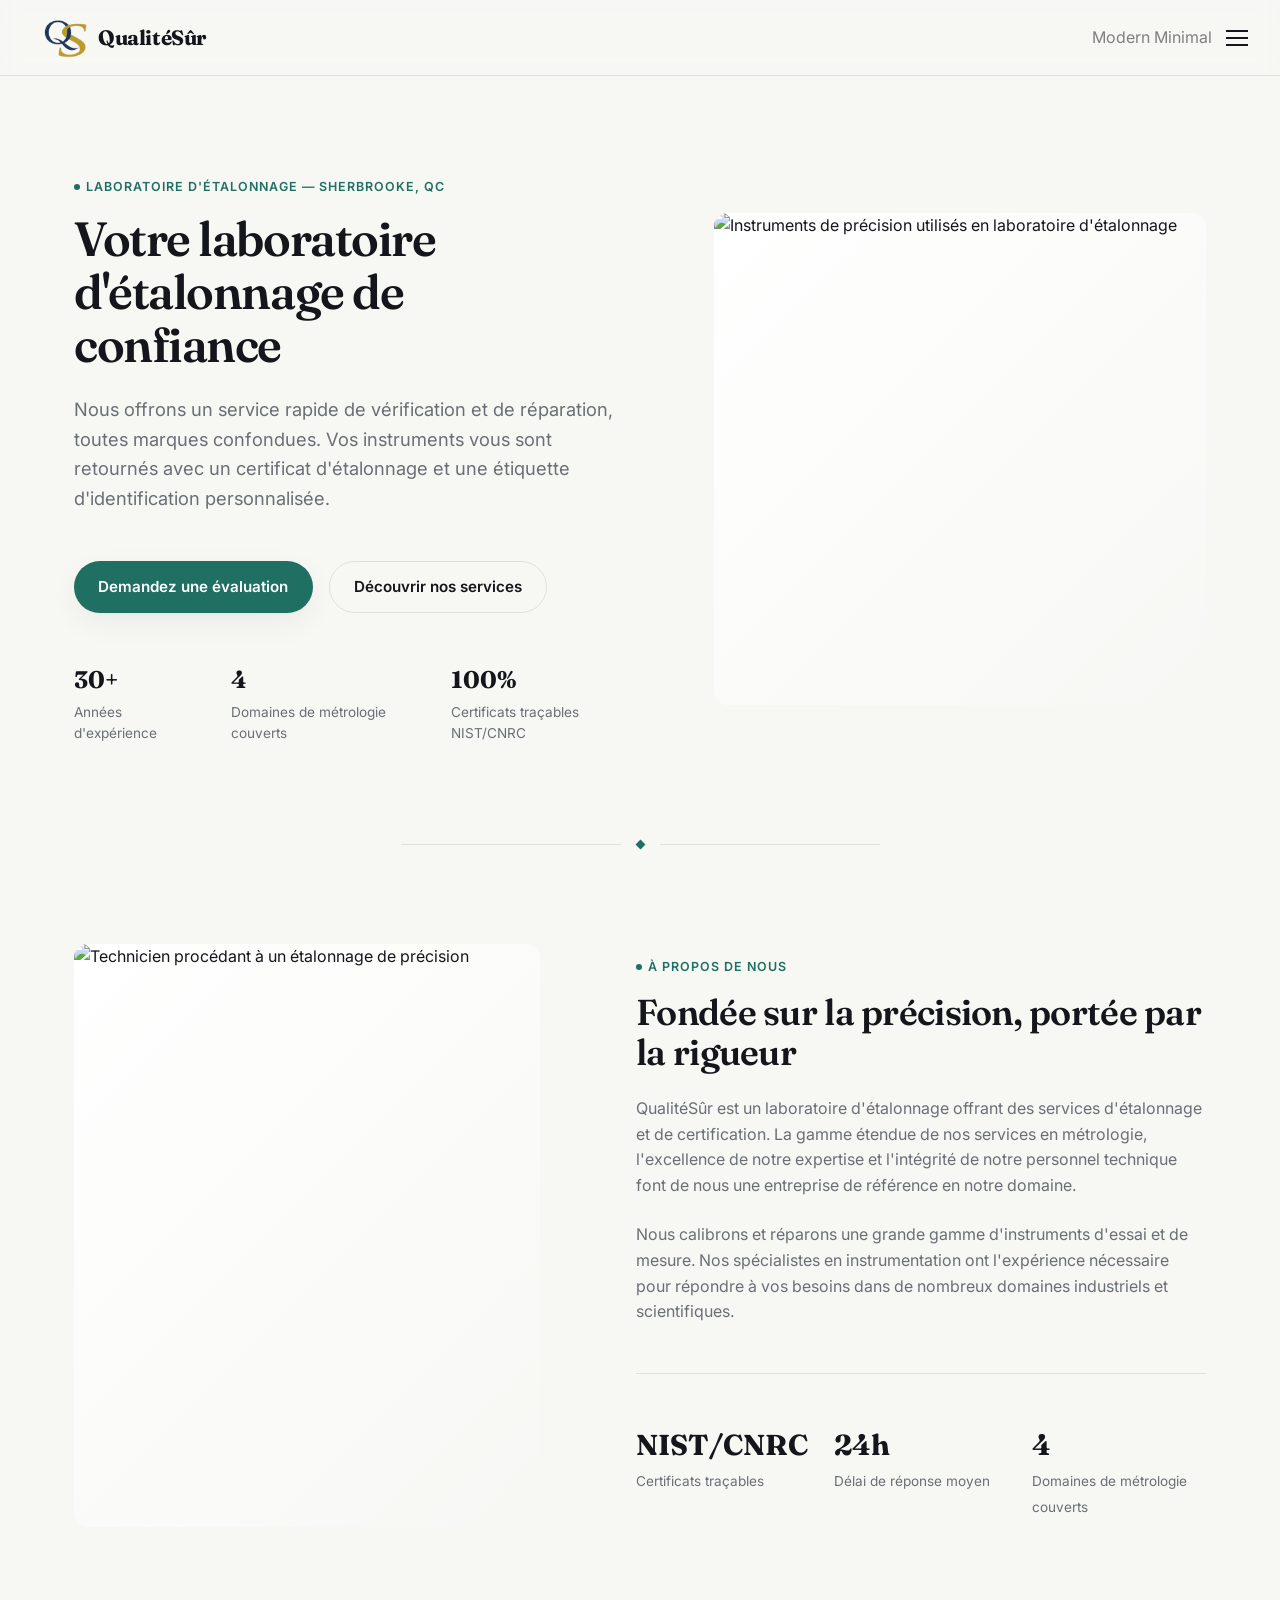
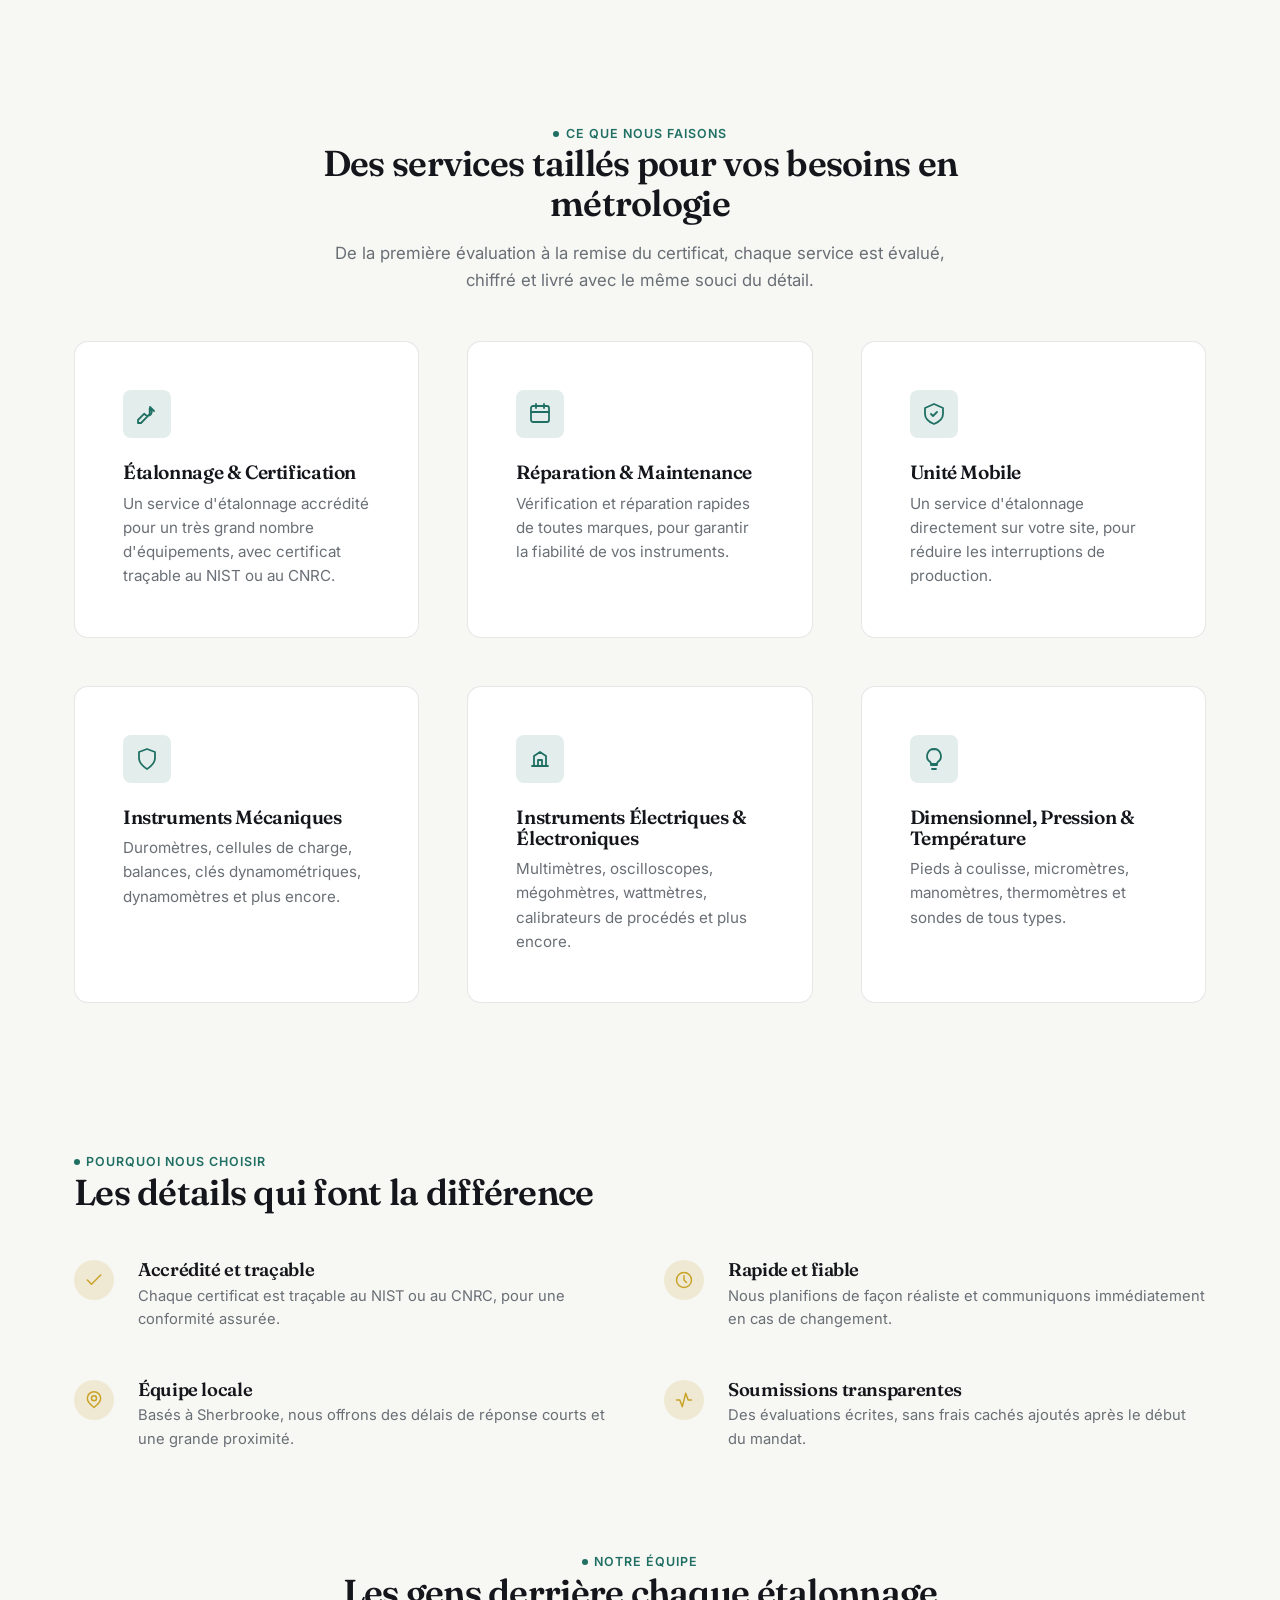
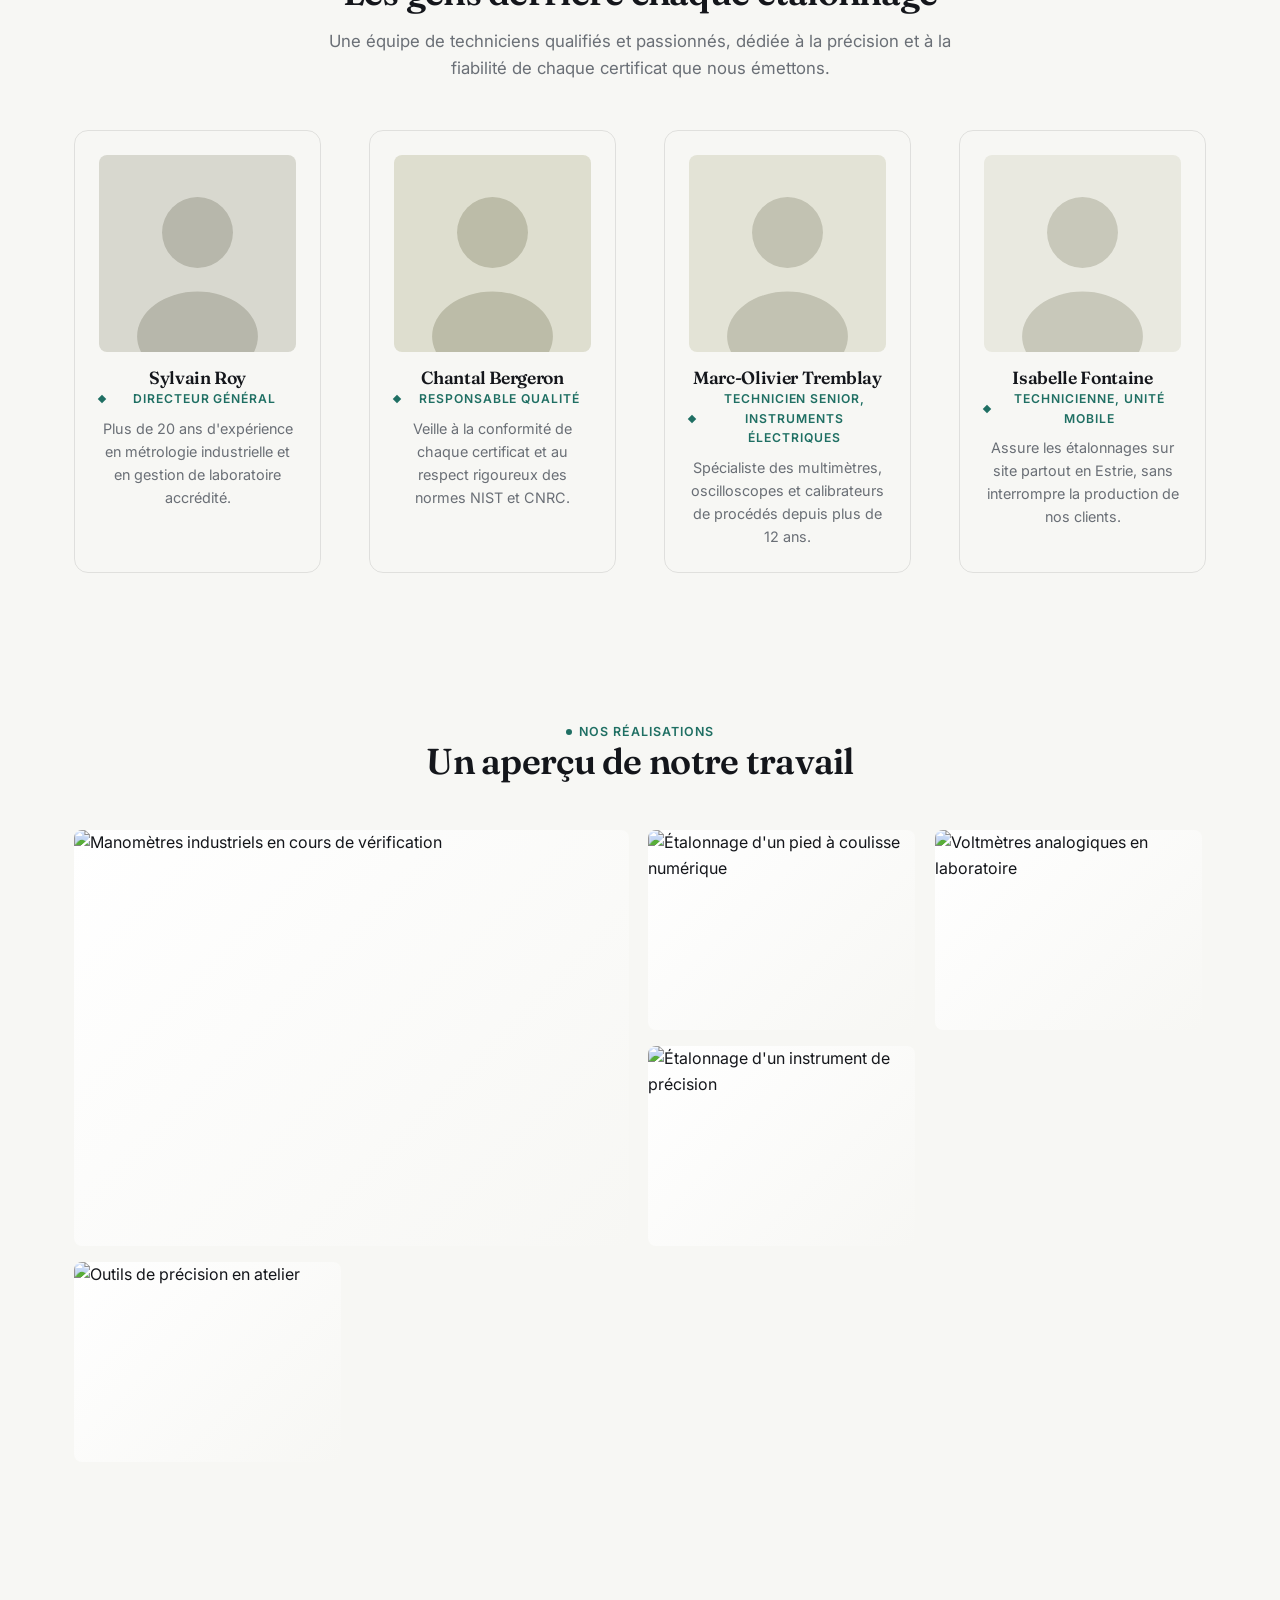
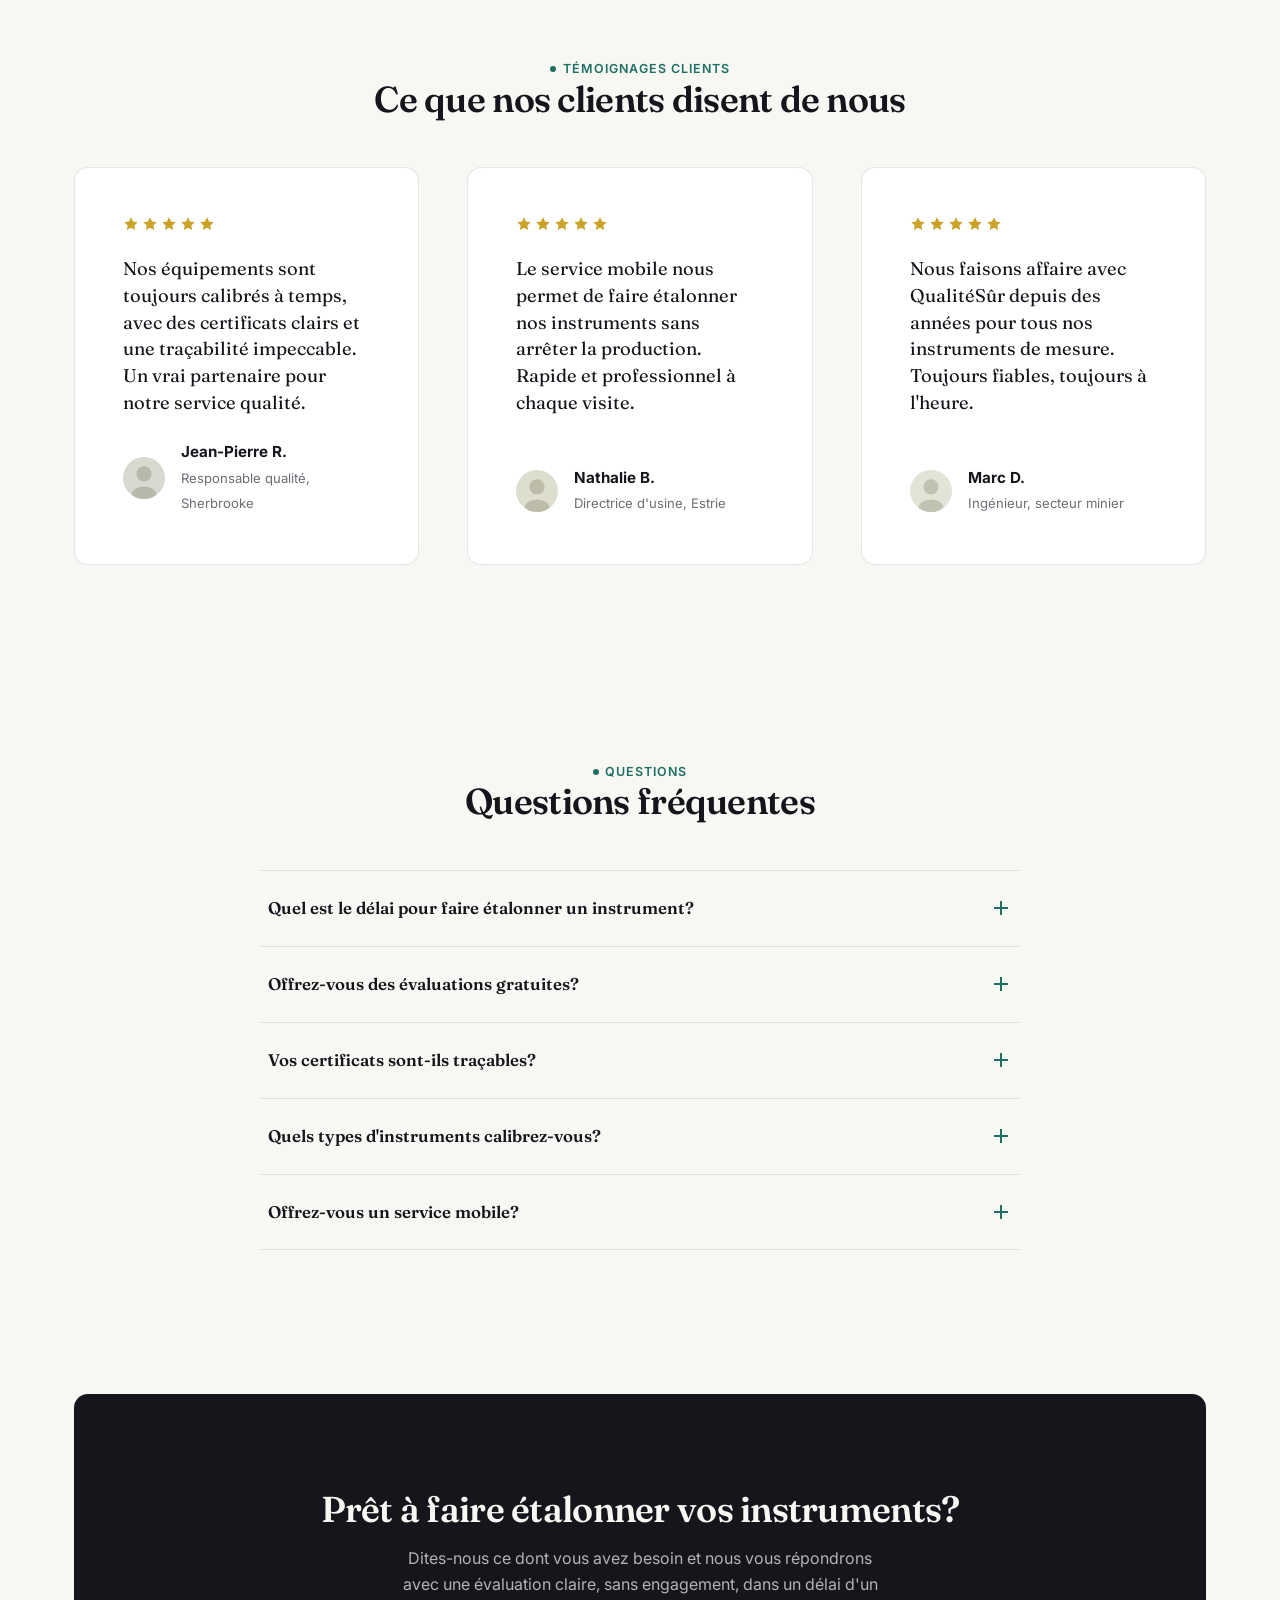
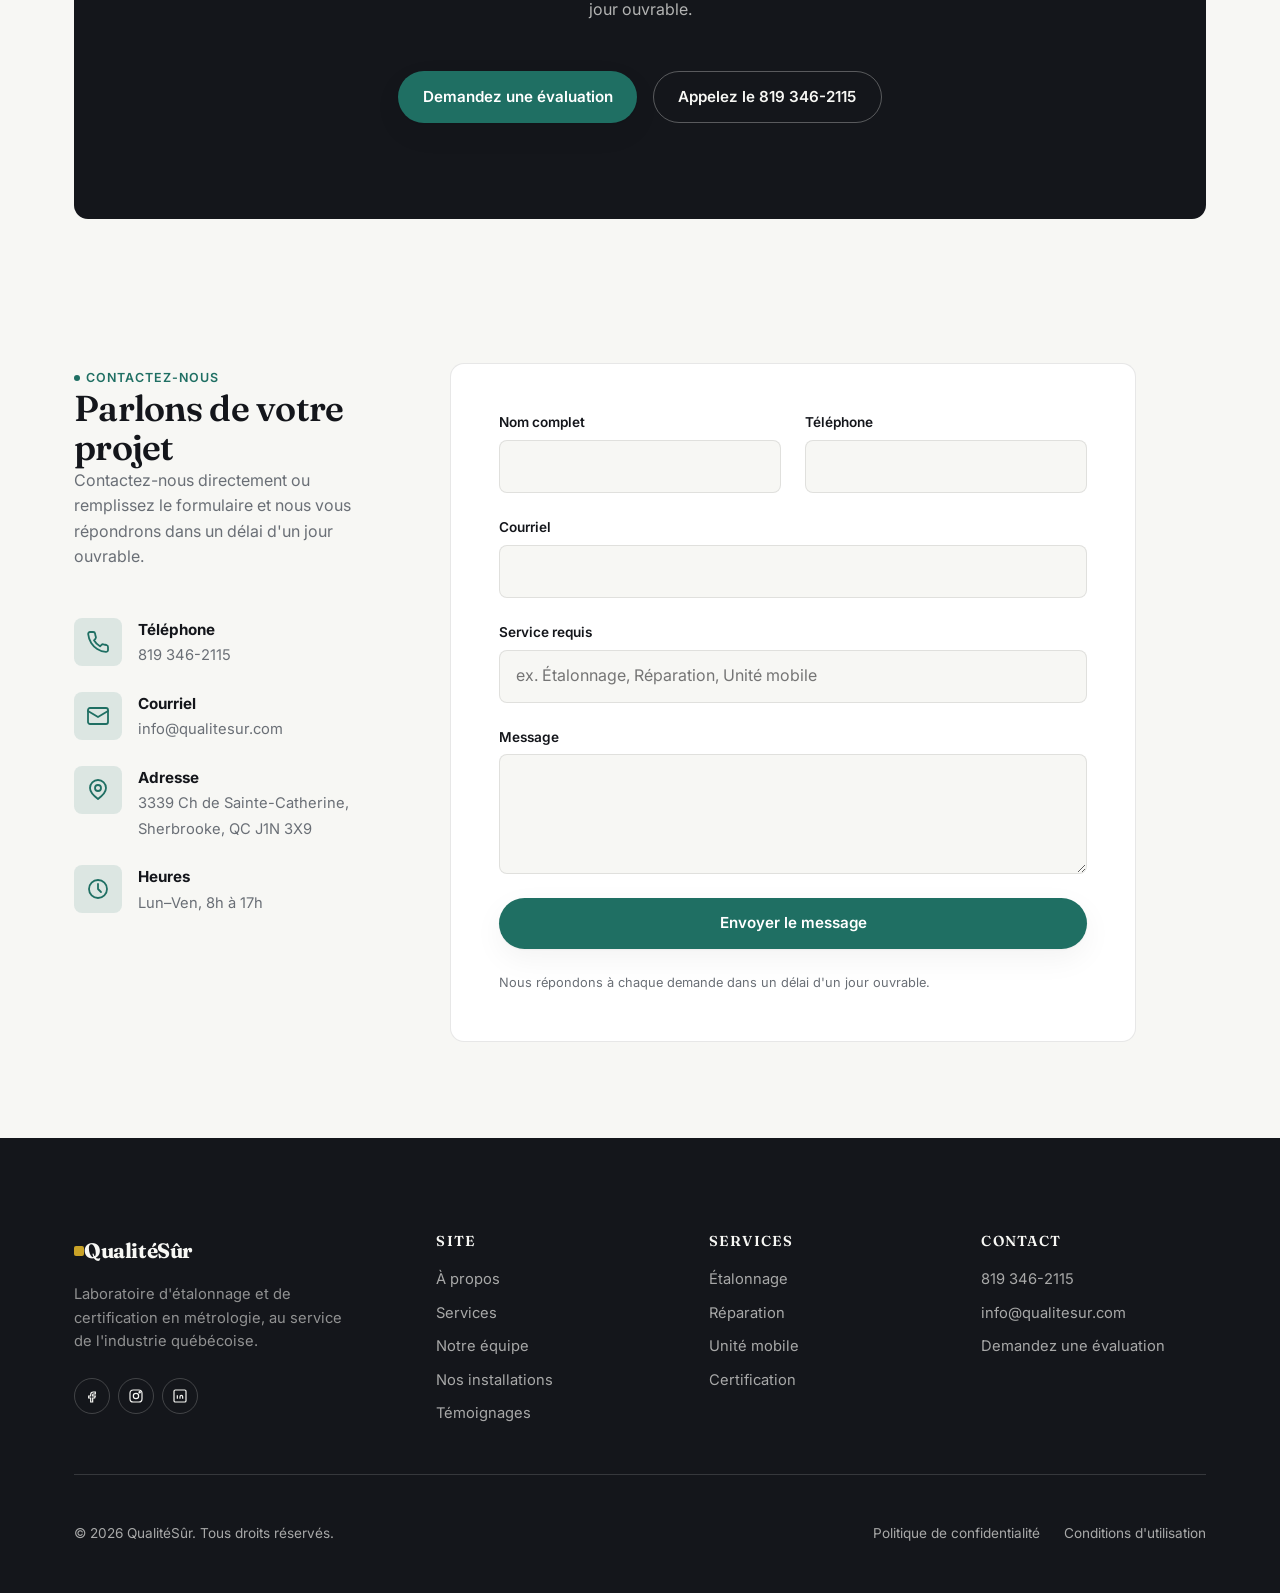
==== index_old.html @ 5a07eda1 "Add 3 themes, 'Our team' section, go back to templated content" ====
<!DOCTYPE html>
<html lang="en">
<head>
  <meta charset="UTF-8" />
  <meta name="viewport" content="width=device-width, initial-scale=1.0" />
  <title>QualitéSûr &mdash; Laboratoire d'&eacute;talonnage et de certification</title>
  <meta name="description" content="QualitéSûr est un laboratoire d'&eacute;talonnage offrant des services d'&eacute;talonnage et de certification en m&eacute;trologie pour instruments m&eacute;caniques, &eacute;lectriques, de pression et dimensionnels. Demandez une &eacute;valuation." />

  <link rel="stylesheet" href="css/base.css" />
  <link rel="stylesheet" href="css/components.css" />
  <link id="theme-link" rel="stylesheet" href="css/modern-minimal.css" id="theme-stylesheet" />
</head>
<body>
  <script>
    const themes = [
      { slug: "modern-minimal", label: "Modern Minimal" },
      { slug: "cinematic-immersive", label: "Cinematic Immersive" },
      { slug: "editorial-heritage", label: "Editorial Heritage" },
      { slug: "friendly-local", label: "Friendly Local" },
      { slug: "industrial-trades", label: "Industrial Trades" },
      { slug: "scrapbook", label: "Scrapbook" },
      { slug: "glassmorphism", label: "Glassmorphism" },
      { slug: "swiss-design", label: "Swiss Design" }
    ]

    function switchTheme(){
      const theme = document.getElementById("theme-link");
      const button = document.getElementById("theme-button");

      const currSlug = theme.getAttribute("href").slice(4, -4).trim().toLowerCase();
      const ind = themes.findIndex(t => t.slug === currSlug);

      const newInd = (ind >= 0 ? ind + 1 : 0) % themes.length;
      theme.setAttribute("href", `css/${themes[newInd].slug}.css`);
      button.textContent = themes[newInd].label;
    }
  </script>


  <a class="skip-link" href="#main">Passer au contenu</a>

  <!-- ================= HEADER / NAVIGATION ================= -->
  <header class="site-header">
    <nav class="nav" aria-label="Primary">
      <div class="nav-logo">
        <img src="img/logo.png"/>
        <a href="#home">QualitéSûr</a>
      </div>
      <ul class="nav-links" data-nav-links>
        <li><a href="#about">À propos</a></li>
        <li><a href="#services">Services</a></li>
        <li><a href="#team">Notre équipe</a></li>
        <li><a href="#gallery">Nos installations</a></li>
        <li><a href="#testimonials">Témoignages</a></li>
        <li><a href="#faq">Questions</a></li>
        <li><a href="#contact">Contact</a></li>
        <li class="nav-links-cta"><a href="#contact" class="btn btn-primary">Demandez une évaluation</a></li>
      </ul>

      <div class="nav-cta">
        <a href="#contact" class="btn btn-primary">Demandez une évaluation</a>
        <button id="theme-button" style="color: grey; margin: -10px;" onclick="switchTheme();">Modern Minimal</button>
        <button class="nav-toggle" data-nav-toggle aria-label="Toggle menu" aria-expanded="false">
          <span></span><span></span><span></span>
        </button>
      </div>
    </nav>
  </header>

  <main id="main">
    <!-- ================= HERO ================= -->
    <section class="hero section" id="home">
      <div class="container">
        <div class="hero-content" data-reveal>
          <span class="eyebrow">Laboratoire d'étalonnage &mdash; Sherbrooke, QC</span>
          <h1>Votre laboratoire d'étalonnage de confiance</h1>
          <p>
            Nous offrons un service rapide de vérification et de réparation, toutes marques confondues.
            Vos instruments vous sont retournés avec un certificat d'étalonnage et une étiquette d'identification personnalisée.
          </p>
          <div class="hero-actions">
            <a href="#contact" class="btn btn-primary">Demandez une évaluation</a>
            <a href="#services" class="btn btn-secondary">Découvrir nos services</a>
          </div>
          <div class="hero-meta">
            <div>
              <strong>30+</strong>
              <span>Années d'expérience</span>
            </div>
            <div>
              <strong>4</strong>
              <span>Domaines de métrologie couverts</span>
            </div>
            <div>
              <strong>100%</strong>
              <span>Certificats traçables NIST/CNRC</span>
            </div>
          </div>
        </div>

        <div class="hero-media" data-reveal>
          <div class="img-frame" style="--ratio: 1/1;">
            <img
              src="https://images.pexels.com/photos/5290119/pexels-photo-5290119.jpeg"
              alt="Instruments de précision utilisés en laboratoire d'étalonnage"
              width="800" height="800" loading="eager" fetchpriority="high"
            />
          </div>
        </div>
      </div>
    </section>

    <div class="container"><div class="section-divider"><span></span></div></div>

    <!-- ================= ABOUT ================= -->
    <section class="about section" id="about">
      <div class="container">
        <div class="about-media" data-reveal>
          <div class="img-frame" style="--ratio: 4/5;">
            <img
              src="https://images.pexels.com/photos/19550817/pexels-photo-19550817.jpeg"
              alt="Technicien procédant à un étalonnage de précision"
              width="640" height="800" loading="lazy"
            />
          </div>
        </div>

        <div class="about-body" data-reveal>
          <span class="eyebrow">À propos de nous</span>
          <h2>Fondée sur la précision, portée par la rigueur</h2>
          <p>
            QualitéSûr est un laboratoire d'étalonnage offrant des services d'étalonnage et de certification.
            La gamme étendue de nos services en métrologie, l'excellence de notre expertise et l'intégrité
            de notre personnel technique font de nous une entreprise de référence en notre domaine.
          </p>
          <p>
            Nous calibrons et réparons une grande gamme d'instruments d'essai et de mesure. Nos spécialistes
            en instrumentation ont l'expérience nécessaire pour répondre à vos besoins dans de nombreux
            domaines industriels et scientifiques.
          </p>

          <div class="about-stats">
            <div>
              <strong>NIST/CNRC</strong>
              <span>Certificats traçables</span>
            </div>
            <div>
              <strong>24h</strong>
              <span>Délai de réponse moyen</span>
            </div>
            <div>
              <strong>4</strong>
              <span>Domaines de métrologie couverts</span>
            </div>
          </div>
        </div>
      </div>
    </section>

    <!-- ================= SERVICES ================= -->
    <section class="services section" id="services">
      <div class="container">
        <div class="section-head section-head--center" data-reveal>
          <span class="eyebrow">Ce que nous faisons</span>
          <h2>Des services taillés pour vos besoins en métrologie</h2>
          <p>De la première évaluation à la remise du certificat, chaque service est évalué, chiffré et livré avec le même souci du détail.</p>
        </div>

        <div class="grid grid-3">
          <article class="card" data-reveal>
            <div class="card-icon" aria-hidden="true">
              <svg viewBox="0 0 24 24" fill="none" stroke="currentColor" stroke-width="1.8" stroke-linecap="round" stroke-linejoin="round"><path d="M14.7 6.3a4 4 0 1 1-5.4 5.4L3 18v3h3l6.3-6.3a4 4 0 0 1 2.4-2.4Z"/><path d="M15 5l4 4"/></svg>
            </div>
            <h3>Étalonnage &amp; Certification</h3>
            <p>Un service d'étalonnage accrédité pour un très grand nombre d'équipements, avec certificat traçable au NIST ou au CNRC.</p>
          </article>

          <article class="card" data-reveal>
            <div class="card-icon" aria-hidden="true">
              <svg viewBox="0 0 24 24" fill="none" stroke="currentColor" stroke-width="1.8" stroke-linecap="round" stroke-linejoin="round"><rect x="3" y="4" width="18" height="16" rx="2"/><path d="M8 2v4M16 2v4M3 10h18"/></svg>
            </div>
            <h3>Réparation &amp; Maintenance</h3>
            <p>Vérification et réparation rapides de toutes marques, pour garantir la fiabilité de vos instruments.</p>
          </article>

          <article class="card" data-reveal>
            <div class="card-icon" aria-hidden="true">
              <svg viewBox="0 0 24 24" fill="none" stroke="currentColor" stroke-width="1.8" stroke-linecap="round" stroke-linejoin="round"><path d="M12 2 3 6v6c0 5 4 8 9 10 5-2 9-5 9-10V6z"/><path d="m9 12 2 2 4-4"/></svg>
            </div>
            <h3>Unité Mobile</h3>
            <p>Un service d'étalonnage directement sur votre site, pour réduire les interruptions de production.</p>
          </article>

          <article class="card" data-reveal>
            <div class="card-icon" aria-hidden="true">
              <svg viewBox="0 0 24 24" fill="none" stroke="currentColor" stroke-width="1.8" stroke-linecap="round" stroke-linejoin="round"><path d="M12 22s8-4.5 8-11V5l-8-3-8 3v6c0 6.5 8 11 8 11Z"/></svg>
            </div>
            <h3>Instruments Mécaniques</h3>
            <p>Duromètres, cellules de charge, balances, clés dynamométriques, dynamomètres et plus encore.</p>
          </article>

          <article class="card" data-reveal>
            <div class="card-icon" aria-hidden="true">
              <svg viewBox="0 0 24 24" fill="none" stroke="currentColor" stroke-width="1.8" stroke-linecap="round" stroke-linejoin="round"><path d="M4 19h16M6 19V9l6-4 6 4v10"/><path d="M10 19v-6h4v6"/></svg>
            </div>
            <h3>Instruments Électriques &amp; Électroniques</h3>
            <p>Multimètres, oscilloscopes, mégohmètres, wattmètres, calibrateurs de procédés et plus encore.</p>
          </article>

          <article class="card" data-reveal>
            <div class="card-icon" aria-hidden="true">
              <svg viewBox="0 0 24 24" fill="none" stroke="currentColor" stroke-width="1.8" stroke-linecap="round" stroke-linejoin="round"><path d="M9 18h6M10 22h4"/><path d="M12 2a7 7 0 0 0-4 12.7c.6.5 1 1.2 1 2.3h6c0-1 .4-1.8 1-2.3A7 7 0 0 0 12 2Z"/></svg>
            </div>
            <h3>Dimensionnel, Pression &amp; Température</h3>
            <p>Pieds à coulisse, micromètres, manomètres, thermomètres et sondes de tous types.</p>
          </article>
        </div>
      </div>
    </section>

    <!-- ================= FEATURES ================= -->
    <section class="features section section--tight">
      <div class="container">
        <div class="section-head" data-reveal>
          <span class="eyebrow">Pourquoi nous choisir</span>
          <h2>Les détails qui font la différence</h2>
        </div>

        <div class="grid grid-2">
          <div class="feature" data-reveal>
            <div class="feature-icon" aria-hidden="true">
              <svg viewBox="0 0 24 24" fill="none" stroke="currentColor" stroke-width="1.8" stroke-linecap="round" stroke-linejoin="round"><path d="M20 6 9 17l-5-5"/></svg>
            </div>
            <div>
              <h4>Accrédité et traçable</h4>
              <p>Chaque certificat est traçable au NIST ou au CNRC, pour une conformité assurée.</p>
            </div>
          </div>

          <div class="feature" data-reveal>
            <div class="feature-icon" aria-hidden="true">
              <svg viewBox="0 0 24 24" fill="none" stroke="currentColor" stroke-width="1.8" stroke-linecap="round" stroke-linejoin="round"><circle cx="12" cy="12" r="9"/><path d="M12 7v5l3 3"/></svg>
            </div>
            <div>
              <h4>Rapide et fiable</h4>
              <p>Nous planifions de façon réaliste et communiquons immédiatement en cas de changement.</p>
            </div>
          </div>

          <div class="feature" data-reveal>
            <div class="feature-icon" aria-hidden="true">
              <svg viewBox="0 0 24 24" fill="none" stroke="currentColor" stroke-width="1.8" stroke-linecap="round" stroke-linejoin="round"><path d="M12 21c4-3 8-6.5 8-11a8 8 0 0 0-16 0c0 4.5 4 8 8 11Z"/><circle cx="12" cy="10" r="3"/></svg>
            </div>
            <div>
              <h4>Équipe locale</h4>
              <p>Basés à Sherbrooke, nous offrons des délais de réponse courts et une grande proximité.</p>
            </div>
          </div>

          <div class="feature" data-reveal>
            <div class="feature-icon" aria-hidden="true">
              <svg viewBox="0 0 24 24" fill="none" stroke="currentColor" stroke-width="1.8" stroke-linecap="round" stroke-linejoin="round"><path d="M3 12h4l3 8 4-16 3 8h4"/></svg>
            </div>
            <div>
              <h4>Soumissions transparentes</h4>
              <p>Des évaluations écrites, sans frais cachés ajoutés après le début du mandat.</p>
            </div>
          </div>
        </div>
      </div>
    </section>

    <!-- ================= TEAM ================= -->
    <section class="team section section--tight" id="team">
      <div class="container">
        <div class="section-head section-head--center" data-reveal>
          <span class="eyebrow">Notre équipe</span>
          <h2>Les gens derrière chaque étalonnage</h2>
          <p>Une équipe de techniciens qualifiés et passionnés, dédiée à la précision et à la fiabilité de chaque certificat que nous émettons.</p>
        </div>

        <div class="grid grid-4">
          <article class="team-member" data-reveal>
            <div class="team-photo img-frame" style="--ratio: 1/1;">
              <img
                src="data:image/svg+xml,%3Csvg xmlns='http://www.w3.org/2000/svg' viewBox='0 0 300 300'%3E%3Crect width='300' height='300' fill='%23d8d8cf'/%3E%3Ccircle cx='150' cy='118' r='54' fill='%23b7b7ab'/%3E%3Cellipse cx='150' cy='276' rx='92' ry='68' fill='%23b7b7ab'/%3E%3C/svg%3E"
                alt="Portrait de Sylvain Roy"
                width="300" height="300" loading="lazy"
              />
            </div>
            <div class="team-info">
              <h3>Sylvain Roy</h3>
              <span class="team-role">Directeur général</span>
              <p>Plus de 20 ans d'expérience en métrologie industrielle et en gestion de laboratoire accrédité.</p>
            </div>
          </article>

          <article class="team-member" data-reveal>
            <div class="team-photo img-frame" style="--ratio: 1/1;">
              <img
                src="data:image/svg+xml,%3Csvg xmlns='http://www.w3.org/2000/svg' viewBox='0 0 300 300'%3E%3Crect width='300' height='300' fill='%23dedecf'/%3E%3Ccircle cx='150' cy='118' r='54' fill='%23bcbca8'/%3E%3Cellipse cx='150' cy='276' rx='92' ry='68' fill='%23bcbca8'/%3E%3C/svg%3E"
                alt="Portrait de Chantal Bergeron"
                width="300" height="300" loading="lazy"
              />
            </div>
            <div class="team-info">
              <h3>Chantal Bergeron</h3>
              <span class="team-role">Responsable qualité</span>
              <p>Veille à la conformité de chaque certificat et au respect rigoureux des normes NIST et CNRC.</p>
            </div>
          </article>

          <article class="team-member" data-reveal>
            <div class="team-photo img-frame" style="--ratio: 1/1;">
              <img
                src="data:image/svg+xml,%3Csvg xmlns='http://www.w3.org/2000/svg' viewBox='0 0 300 300'%3E%3Crect width='300' height='300' fill='%23e3e3d6'/%3E%3Ccircle cx='150' cy='118' r='54' fill='%23c2c2b2'/%3E%3Cellipse cx='150' cy='276' rx='92' ry='68' fill='%23c2c2b2'/%3E%3C/svg%3E"
                alt="Portrait de Marc-Olivier Tremblay"
                width="300" height="300" loading="lazy"
              />
            </div>
            <div class="team-info">
              <h3>Marc-Olivier Tremblay</h3>
              <span class="team-role">Technicien senior, instruments électriques</span>
              <p>Spécialiste des multimètres, oscilloscopes et calibrateurs de procédés depuis plus de 12 ans.</p>
            </div>
          </article>

          <article class="team-member" data-reveal>
            <div class="team-photo img-frame" style="--ratio: 1/1;">
              <img
                src="data:image/svg+xml,%3Csvg xmlns='http://www.w3.org/2000/svg' viewBox='0 0 300 300'%3E%3Crect width='300' height='300' fill='%23e9e9e0'/%3E%3Ccircle cx='150' cy='118' r='54' fill='%23c8c8ba'/%3E%3Cellipse cx='150' cy='276' rx='92' ry='68' fill='%23c8c8ba'/%3E%3C/svg%3E"
                alt="Portrait de Isabelle Fontaine"
                width="300" height="300" loading="lazy"
              />
            </div>
            <div class="team-info">
              <h3>Isabelle Fontaine</h3>
              <span class="team-role">Technicienne, unité mobile</span>
              <p>Assure les étalonnages sur site partout en Estrie, sans interrompre la production de nos clients.</p>
            </div>
          </article>
        </div>
      </div>
    </section>

    <!-- ================= GALLERY ================= -->
    <section class="gallery section" id="gallery">
      <div class="container">
        <div class="section-head section-head--center" data-reveal>
          <span class="eyebrow">Nos réalisations</span>
          <h2>Un aperçu de notre travail</h2>
        </div>

        <div class="gallery-grid" data-reveal>
          <div class="img-frame gallery-item--wide gallery-item--tall">
            <img src="https://images.pexels.com/photos/5532838/pexels-photo-5532838.jpeg" alt="Manomètres industriels en cours de vérification" loading="lazy" width="800" height="800" />
          </div>
          <div class="img-frame">
            <img src="https://images.pexels.com/photos/32633664/pexels-photo-32633664.jpeg" alt="Étalonnage d'un pied à coulisse numérique" loading="lazy" width="400" height="400" />
          </div>
          <div class="img-frame">
            <img src="https://images.pexels.com/photos/31996522/pexels-photo-31996522.jpeg" alt="Voltmètres analogiques en laboratoire" loading="lazy" width="400" height="400" />
          </div>
          <div class="img-frame">
            <img src="https://images.pexels.com/photos/28231807/pexels-photo-28231807.jpeg" alt="Étalonnage d'un instrument de précision" loading="lazy" width="400" height="400" />
          </div>
          <div class="img-frame gallery-item--wide">
            <img src="https://images.pexels.com/photos/16630111/pexels-photo-16630111.jpeg" alt="Outils de précision en atelier" loading="lazy" width="800" height="400" />
          </div>
        </div>
      </div>
    </section>

    <!-- ================= TESTIMONIALS ================= -->
    <section class="testimonials section" id="testimonials">
      <div class="container">
        <div class="section-head section-head--center" data-reveal>
          <span class="eyebrow">Témoignages clients</span>
          <h2>Ce que nos clients disent de nous</h2>
        </div>

        <div class="grid grid-3">
          <article class="testimonial" data-reveal>
            <div class="testimonial-rating" aria-label="5 out of 5 stars">
              <svg viewBox="0 0 24 24" fill="currentColor"><path d="M12 2l3.1 6.3 6.9 1-5 4.9 1.2 6.8L12 17.8 5.8 21l1.2-6.8-5-4.9 6.9-1z"/></svg>
              <svg viewBox="0 0 24 24" fill="currentColor"><path d="M12 2l3.1 6.3 6.9 1-5 4.9 1.2 6.8L12 17.8 5.8 21l1.2-6.8-5-4.9 6.9-1z"/></svg>
              <svg viewBox="0 0 24 24" fill="currentColor"><path d="M12 2l3.1 6.3 6.9 1-5 4.9 1.2 6.8L12 17.8 5.8 21l1.2-6.8-5-4.9 6.9-1z"/></svg>
              <svg viewBox="0 0 24 24" fill="currentColor"><path d="M12 2l3.1 6.3 6.9 1-5 4.9 1.2 6.8L12 17.8 5.8 21l1.2-6.8-5-4.9 6.9-1z"/></svg>
              <svg viewBox="0 0 24 24" fill="currentColor"><path d="M12 2l3.1 6.3 6.9 1-5 4.9 1.2 6.8L12 17.8 5.8 21l1.2-6.8-5-4.9 6.9-1z"/></svg>
            </div>
            <blockquote>Nos équipements sont toujours calibrés à temps, avec des certificats clairs et une traçabilité impeccable. Un vrai partenaire pour notre service qualité.</blockquote>
            <div class="testimonial-author">
              <div class="testimonial-avatar">
                <img src="data:image/svg+xml,%3Csvg xmlns='http://www.w3.org/2000/svg' viewBox='0 0 100 100'%3E%3Crect width='100' height='100' fill='%23d8d8cf'/%3E%3Ccircle cx='50' cy='40' r='18' fill='%23b7b7ab'/%3E%3Cellipse cx='50' cy='92' rx='30' ry='22' fill='%23b7b7ab'/%3E%3C/svg%3E" alt="" loading="lazy" width="42" height="42" />
              </div>
              <div>
                <strong>Jean-Pierre R.</strong>
                <span>Responsable qualité, Sherbrooke</span>
              </div>
            </div>
          </article>

          <article class="testimonial" data-reveal>
            <div class="testimonial-rating" aria-label="5 out of 5 stars">
              <svg viewBox="0 0 24 24" fill="currentColor"><path d="M12 2l3.1 6.3 6.9 1-5 4.9 1.2 6.8L12 17.8 5.8 21l1.2-6.8-5-4.9 6.9-1z"/></svg>
              <svg viewBox="0 0 24 24" fill="currentColor"><path d="M12 2l3.1 6.3 6.9 1-5 4.9 1.2 6.8L12 17.8 5.8 21l1.2-6.8-5-4.9 6.9-1z"/></svg>
              <svg viewBox="0 0 24 24" fill="currentColor"><path d="M12 2l3.1 6.3 6.9 1-5 4.9 1.2 6.8L12 17.8 5.8 21l1.2-6.8-5-4.9 6.9-1z"/></svg>
              <svg viewBox="0 0 24 24" fill="currentColor"><path d="M12 2l3.1 6.3 6.9 1-5 4.9 1.2 6.8L12 17.8 5.8 21l1.2-6.8-5-4.9 6.9-1z"/></svg>
              <svg viewBox="0 0 24 24" fill="currentColor"><path d="M12 2l3.1 6.3 6.9 1-5 4.9 1.2 6.8L12 17.8 5.8 21l1.2-6.8-5-4.9 6.9-1z"/></svg>
            </div>
            <blockquote>Le service mobile nous permet de faire étalonner nos instruments sans arrêter la production. Rapide et professionnel à chaque visite.</blockquote>
            <div class="testimonial-author">
              <div class="testimonial-avatar">
                <img src="data:image/svg+xml,%3Csvg xmlns='http://www.w3.org/2000/svg' viewBox='0 0 100 100'%3E%3Crect width='100' height='100' fill='%23dedecf'/%3E%3Ccircle cx='50' cy='40' r='18' fill='%23bcbca8'/%3E%3Cellipse cx='50' cy='92' rx='30' ry='22' fill='%23bcbca8'/%3E%3C/svg%3E" alt="" loading="lazy" width="42" height="42" />
              </div>
              <div>
                <strong>Nathalie B.</strong>
                <span>Directrice d'usine, Estrie</span>
              </div>
            </div>
          </article>

          <article class="testimonial" data-reveal>
            <div class="testimonial-rating" aria-label="5 out of 5 stars">
              <svg viewBox="0 0 24 24" fill="currentColor"><path d="M12 2l3.1 6.3 6.9 1-5 4.9 1.2 6.8L12 17.8 5.8 21l1.2-6.8-5-4.9 6.9-1z"/></svg>
              <svg viewBox="0 0 24 24" fill="currentColor"><path d="M12 2l3.1 6.3 6.9 1-5 4.9 1.2 6.8L12 17.8 5.8 21l1.2-6.8-5-4.9 6.9-1z"/></svg>
              <svg viewBox="0 0 24 24" fill="currentColor"><path d="M12 2l3.1 6.3 6.9 1-5 4.9 1.2 6.8L12 17.8 5.8 21l1.2-6.8-5-4.9 6.9-1z"/></svg>
              <svg viewBox="0 0 24 24" fill="currentColor"><path d="M12 2l3.1 6.3 6.9 1-5 4.9 1.2 6.8L12 17.8 5.8 21l1.2-6.8-5-4.9 6.9-1z"/></svg>
              <svg viewBox="0 0 24 24" fill="currentColor"><path d="M12 2l3.1 6.3 6.9 1-5 4.9 1.2 6.8L12 17.8 5.8 21l1.2-6.8-5-4.9 6.9-1z"/></svg>
            </div>
            <blockquote>Nous faisons affaire avec QualitéSûr depuis des années pour tous nos instruments de mesure. Toujours fiables, toujours à l'heure.</blockquote>
            <div class="testimonial-author">
              <div class="testimonial-avatar">
                <img src="data:image/svg+xml,%3Csvg xmlns='http://www.w3.org/2000/svg' viewBox='0 0 100 100'%3E%3Crect width='100' height='100' fill='%23e3e3d6'/%3E%3Ccircle cx='50' cy='40' r='18' fill='%23c2c2b2'/%3E%3Cellipse cx='50' cy='92' rx='30' ry='22' fill='%23c2c2b2'/%3E%3C/svg%3E" alt="" loading="lazy" width="42" height="42" />
              </div>
              <div>
                <strong>Marc D.</strong>
                <span>Ingénieur, secteur minier</span>
              </div>
            </div>
          </article>
        </div>
      </div>
    </section>

    <!-- ================= FAQ ================= -->
    <section class="faq section" id="faq">
      <div class="container">
        <div class="section-head section-head--center" data-reveal>
          <span class="eyebrow">Questions</span>
          <h2>Questions fréquentes</h2>
        </div>

        <div class="faq-list" data-reveal>
          <div class="faq-item">
            <button class="faq-question" aria-expanded="false">
              Quel est le délai pour faire étalonner un instrument?
              <span class="faq-icon" aria-hidden="true"></span>
            </button>
            <div class="faq-answer">
              <p>La plupart des étalonnages sont complétés en une à deux semaines, et nous offrons un service prioritaire pour les besoins urgents.</p>
            </div>
          </div>

          <div class="faq-item">
            <button class="faq-question" aria-expanded="false">
              Offrez-vous des évaluations gratuites?
              <span class="faq-icon" aria-hidden="true"></span>
            </button>
            <div class="faq-answer">
              <p>Oui. Chaque évaluation est gratuite et fournie par écrit avant que les travaux ne soient planifiés.</p>
            </div>
          </div>

          <div class="faq-item">
            <button class="faq-question" aria-expanded="false">
              Vos certificats sont-ils traçables?
              <span class="faq-icon" aria-hidden="true"></span>
            </button>
            <div class="faq-answer">
              <p>Tous nos certificats sont traçables au NIST ou au CNRC, et la documentation est disponible sur demande.</p>
            </div>
          </div>

          <div class="faq-item">
            <button class="faq-question" aria-expanded="false">
              Quels types d'instruments calibrez-vous?
              <span class="faq-icon" aria-hidden="true"></span>
            </button>
            <div class="faq-answer">
              <p>Nous couvrons les instruments mécaniques, électriques, de pression, de température, d'humidité et dimensionnels. Contactez-nous pour toute demande spécifique.</p>
            </div>
          </div>

          <div class="faq-item">
            <button class="faq-question" aria-expanded="false">
              Offrez-vous un service mobile?
              <span class="faq-icon" aria-hidden="true"></span>
            </button>
            <div class="faq-answer">
              <p>Oui, notre unité mobile se déplace directement sur votre site pour réduire les interruptions de production.</p>
            </div>
          </div>
        </div>
      </div>
    </section>

    <!-- ================= CALL TO ACTION ================= -->
    <section class="section section--tight">
      <div class="container">
        <div class="cta" data-reveal>
          <h2>Prêt à faire étalonner vos instruments?</h2>
          <p>Dites-nous ce dont vous avez besoin et nous vous répondrons avec une évaluation claire, sans engagement, dans un délai d'un jour ouvrable.</p>
          <div class="cta-actions">
            <a href="#contact" class="btn btn-primary">Demandez une évaluation</a>
            <a href="tel:+18193462115" class="btn btn-secondary">Appelez le 819 346-2115</a>
          </div>
        </div>
      </div>
    </section>

    <!-- ================= CONTACT ================= -->
    <section class="contact section" id="contact">
      <div class="container">
        <div class="contact-info" data-reveal>
          <span class="eyebrow">Contactez-nous</span>
          <h2>Parlons de votre projet</h2>
          <p>Contactez-nous directement ou remplissez le formulaire et nous vous répondrons dans un délai d'un jour ouvrable.</p>

          <div class="contact-info-list">
            <div class="contact-info-item">
              <div class="card-icon" aria-hidden="true">
                <svg viewBox="0 0 24 24" fill="none" stroke="currentColor" stroke-width="1.8" stroke-linecap="round" stroke-linejoin="round"><path d="M22 16.9v3a2 2 0 0 1-2.2 2 19.8 19.8 0 0 1-8.6-3 19.5 19.5 0 0 1-6-6 19.8 19.8 0 0 1-3-8.7A2 2 0 0 1 4.1 2h3a2 2 0 0 1 2 1.7c.1 1 .3 2 .7 3a2 2 0 0 1-.4 2.1L8 10.3a16 16 0 0 0 6 6l1.5-1.5a2 2 0 0 1 2-.4c1 .3 2 .5 3 .6a2 2 0 0 1 1.5 2Z"/></svg>
              </div>
              <div>
                <strong>Téléphone</strong>
                <a href="tel:+18193462115">819 346-2115</a>
              </div>
            </div>

            <div class="contact-info-item">
              <div class="card-icon" aria-hidden="true">
                <svg viewBox="0 0 24 24" fill="none" stroke="currentColor" stroke-width="1.8" stroke-linecap="round" stroke-linejoin="round"><rect x="2" y="4" width="20" height="16" rx="2"/><path d="m2 7 10 6 10-6"/></svg>
              </div>
              <div>
                <strong>Courriel</strong>
                <a href="mailto:info@qualitesur.com">info@qualitesur.com</a>
              </div>
            </div>

            <div class="contact-info-item">
              <div class="card-icon" aria-hidden="true">
                <svg viewBox="0 0 24 24" fill="none" stroke="currentColor" stroke-width="1.8" stroke-linecap="round" stroke-linejoin="round"><path d="M12 21c4-3 8-6.5 8-11a8 8 0 0 0-16 0c0 4.5 4 8 8 11Z"/><circle cx="12" cy="10" r="3"/></svg>
              </div>
              <div>
                <strong>Adresse</strong>
                <span>3339 Ch de Sainte-Catherine, Sherbrooke, QC J1N 3X9</span>
              </div>
            </div>

            <div class="contact-info-item">
              <div class="card-icon" aria-hidden="true">
                <svg viewBox="0 0 24 24" fill="none" stroke="currentColor" stroke-width="1.8" stroke-linecap="round" stroke-linejoin="round"><circle cx="12" cy="12" r="9"/><path d="M12 7v5l3 3"/></svg>
              </div>
              <div>
                <strong>Heures</strong>
                <span>Lun&ndash;Ven, 8h &agrave; 17h</span>
              </div>
            </div>
          </div>
        </div>

        <form class="contact-form" data-reveal aria-label="Contact form">
          <div class="form-row">
            <div class="form-field">
              <label for="name">Nom complet</label>
              <input type="text" id="name" name="name" autocomplete="name" required />
            </div>
            <div class="form-field">
              <label for="phone">Téléphone</label>
              <input type="tel" id="phone" name="phone" autocomplete="tel" />
            </div>
          </div>

          <div class="form-field">
            <label for="email">Courriel</label>
            <input type="email" id="email" name="email" autocomplete="email" required />
          </div>

          <div class="form-field">
            <label for="service">Service requis</label>
            <input type="text" id="service" name="service" placeholder="ex. Étalonnage, Réparation, Unité mobile" />
          </div>

          <div class="form-field">
            <label for="message">Message</label>
            <textarea id="message" name="message" required></textarea>
          </div>

          <button type="submit" class="btn btn-primary btn-block">Envoyer le message</button>
          <p class="form-note">Nous répondons à chaque demande dans un délai d'un jour ouvrable.</p>
        </form>
      </div>
    </section>
  </main>

  <!-- ================= FOOTER ================= -->
  <footer class="site-footer">
    <div class="container">
      <div class="footer-top">
        <div class="footer-brand">
          <a href="#home" class="nav-logo">QualitéSûr</a>
          <p>Laboratoire d'étalonnage et de certification en métrologie, au service de l'industrie québécoise.</p>
          <div class="footer-social">
            <a href="#" aria-label="Facebook"><svg viewBox="0 0 24 24" fill="none" stroke="currentColor" stroke-width="1.8"><path d="M14 9h3V6h-3a4 4 0 0 0-4 4v2H7v3h3v6h3v-6h3l1-3h-4v-2a1 1 0 0 1 1-1Z"/></svg></a>
            <a href="#" aria-label="Instagram"><svg viewBox="0 0 24 24" fill="none" stroke="currentColor" stroke-width="1.8"><rect x="3" y="3" width="18" height="18" rx="5"/><circle cx="12" cy="12" r="4"/><circle cx="17.5" cy="6.5" r="1"/></svg></a>
            <a href="#" aria-label="LinkedIn"><svg viewBox="0 0 24 24" fill="none" stroke="currentColor" stroke-width="1.8"><rect x="3" y="3" width="18" height="18" rx="2"/><path d="M8 11v5M8 8v.01M12 16v-3a2 2 0 0 1 4 0v3M12 13v3"/></svg></a>
          </div>
        </div>

        <nav class="footer-col" aria-label="Site">
          <h4>Site</h4>
          <ul>
            <li><a href="#about">À propos</a></li>
            <li><a href="#services">Services</a></li>
            <li><a href="#team">Notre équipe</a></li>
            <li><a href="#gallery">Nos installations</a></li>
            <li><a href="#testimonials">Témoignages</a></li>
          </ul>
        </nav>

        <nav class="footer-col" aria-label="Services">
          <h4>Services</h4>
          <ul>
            <li><a href="#services">Étalonnage</a></li>
            <li><a href="#services">Réparation</a></li>
            <li><a href="#services">Unité mobile</a></li>
            <li><a href="#services">Certification</a></li>
          </ul>
        </nav>

        <div class="footer-col">
          <h4>Contact</h4>
          <ul>
            <li><a href="tel:+18193462115">819 346-2115</a></li>
            <li><a href="mailto:info@qualitesur.com">info@qualitesur.com</a></li>
            <li><a href="#contact">Demandez une évaluation</a></li>
          </ul>
        </div>
      </div>

      <div class="footer-bottom">
        <span>&copy; <span data-year>2026</span> QualitéSûr. Tous droits réservés.</span>
        <div class="footer-bottom-links">
          <a href="#">Politique de confidentialité</a>
          <a href="#">Conditions d'utilisation</a>
        </div>
      </div>
    </div>
  </footer>

  <script src="js/script.js"></script>
</body>
</html>
---- css/base.css ----
/* ==========================================================================
   BASE.CSS
   Design tokens + reset + typography + layout primitives.
   This file NEVER contains visual identity (colors, fonts, radii values) —
   only variable NAMES and structural rules. Themes assign the values.
   ========================================================================== */

/* --------------------------------------------------------------------------
   1. DESIGN TOKENS (default fallbacks — themes override these)
   -------------------------------------------------------------------------- */
:root {
  /* Colors */
  --primary: #16181d;
  --primary-contrast: #ffffff;
  --secondary: #1f6f63;
  --secondary-contrast: #ffffff;
  --background: #f7f7f4;
  --surface: #ffffff;
  --text: #16181d;
  --muted: #6b7280;
  --accent: #c9a227;
  --border: rgba(22, 24, 29, 0.1);

  /* Typography */
  --heading-font: "Fraunces", Georgia, serif;
  --body-font: "Inter", -apple-system, BlinkMacSystemFont, sans-serif;
  --utility-font: var(--body-font);
  --heading-scale: 1;
  --heading-weight: 600;
  --body-weight: 400;
  --letter-spacing-tight: -0.02em;
  --letter-spacing-wide: 0.08em;

  /* Spacing scale */
  --spacing-xs: 0.5rem;
  --spacing-sm: 1rem;
  --spacing-md: 1.5rem;
  --spacing-lg: 3rem;
  --spacing-xl: 6rem;

  /* Component tokens */
  --radius: 12px;
  --radius-sm: 8px;
  --radius-full: 999px;
  --shadow: 0 1px 2px rgba(16, 18, 22, 0.04), 0 8px 24px rgba(16, 18, 22, 0.06);
  --shadow-hover: 0 4px 12px rgba(16, 18, 22, 0.08), 0 16px 40px rgba(16, 18, 22, 0.1);
  --transition: 200ms cubic-bezier(0.4, 0, 0.2, 1);
  --transition-slow: 500ms cubic-bezier(0.16, 1, 0.3, 1);

  /* Layout */
  --container-max: 1180px;
  --container-padding: var(--spacing-md);
  --header-height: 76px;
}

/* --------------------------------------------------------------------------
   2. RESET
   -------------------------------------------------------------------------- */
*,
*::before,
*::after {
  box-sizing: border-box;
  margin: 0;
  padding: 0;
}

html {
  -webkit-text-size-adjust: 100%;
  scroll-behavior: smooth;
}

@media (prefers-reduced-motion: reduce) {
  html {
    scroll-behavior: auto;
  }
  *,
  *::before,
  *::after {
    animation-duration: 0.01ms !important;
    animation-iteration-count: 1 !important;
    transition-duration: 0.01ms !important;
    scroll-behavior: auto !important;
  }
}

body {
  font-family: var(--body-font);
  font-weight: var(--body-weight);
  font-size: 16px;
  line-height: 1.6;
  color: var(--text);
  background: var(--background);
  overflow-x: hidden;
}

img {
  max-width: 100%;
  display: block;
}

a {
  color: inherit;
  text-decoration: none;
}

ul,
ol {
  list-style: none;
}

button,
input,
textarea,
select {
  font: inherit;
  color: inherit;
  border: none;
  background: none;
}

button {
  cursor: pointer;
}

/* --------------------------------------------------------------------------
   3. ACCESSIBILITY
   -------------------------------------------------------------------------- */
:focus-visible {
  outline: 2px solid var(--secondary);
  outline-offset: 3px;
  border-radius: var(--radius-sm);
}

.skip-link {
  position: absolute;
  top: -100px;
  left: var(--spacing-sm);
  background: var(--surface);
  color: var(--text);
  padding: var(--spacing-xs) var(--spacing-sm);
  border-radius: var(--radius-sm);
  z-index: 200;
  transition: top var(--transition);
}

.skip-link:focus {
  top: var(--spacing-sm);
}

.visually-hidden {
  position: absolute;
  width: 1px;
  height: 1px;
  overflow: hidden;
  clip: rect(0 0 0 0);
  white-space: nowrap;
}

/* --------------------------------------------------------------------------
   4. TYPOGRAPHY SCALE
   -------------------------------------------------------------------------- */
h1,
h2,
h3,
h4 {
  font-family: var(--heading-font);
  font-weight: var(--heading-weight);
  letter-spacing: var(--letter-spacing-tight);
  line-height: 1.1;
  color: var(--text);
}

h1 {
  font-size: calc(3rem * var(--heading-scale));
}

h2 {
  font-size: calc(2.25rem * var(--heading-scale));
}

h3 {
  font-size: calc(1.5rem * var(--heading-scale));
}

h4 {
  font-size: calc(1.15rem * var(--heading-scale));
}

p {
  color: var(--muted);
}

.eyebrow {
  display: inline-flex;
  align-items: center;
  gap: 0.5em;
  font-family: var(--utility-font);
  font-size: 0.78rem;
  font-weight: 600;
  letter-spacing: var(--letter-spacing-wide);
  text-transform: uppercase;
  color: var(--secondary);
}

.eyebrow::before {
  content: "";
  width: 6px;
  height: 6px;
  border-radius: 50%;
  background: var(--secondary);
  flex-shrink: 0;
}

@media (max-width: 700px) {
  h1 {
    font-size: calc(2.25rem * var(--heading-scale));
  }
  h2 {
    font-size: calc(1.75rem * var(--heading-scale));
  }
}

/* --------------------------------------------------------------------------
   5. LAYOUT PRIMITIVES
   -------------------------------------------------------------------------- */
.container {
  width: 100%;
  max-width: var(--container-max);
  margin-inline: auto;
  padding-inline: var(--container-padding);
}

.section {
  padding-block: var(--spacing-xl);
}

.section--tight {
  padding-block: var(--spacing-lg);
}

.section-head {
  max-width: 640px;
  margin-bottom: var(--spacing-lg);
}

.section-head p {
  margin-top: var(--spacing-sm);
  font-size: 1.05rem;
}

.section-head--center {
  margin-inline: auto;
  text-align: center;
}

.grid {
  display: grid;
  gap: var(--spacing-lg);
}

.grid-2 {
  grid-template-columns: repeat(2, 1fr);
}

.grid-3 {
  grid-template-columns: repeat(3, 1fr);
}

.grid-4 {
  grid-template-columns: repeat(4, 1fr);
}

@media (max-width: 900px) {
  .grid-3,
  .grid-4 {
    grid-template-columns: repeat(2, 1fr);
  }
}

@media (max-width: 640px) {
  .grid-2,
  .grid-3,
  .grid-4 {
    grid-template-columns: 1fr;
  }
  .section {
    padding-block: var(--spacing-lg);
  }
}

/* --------------------------------------------------------------------------
   6. SCROLL REVEAL (JS toggles .is-visible)
   -------------------------------------------------------------------------- */
[data-reveal] {
  opacity: 0;
  transform: translateY(24px);
  transition: opacity var(--transition-slow), transform var(--transition-slow);
}

[data-reveal].is-visible {
  opacity: 1;
  transform: translateY(0);
}

/* --------------------------------------------------------------------------
   7. IMAGE PLACEHOLDER (no-build-tool friendly stand-in for real photos)
   -------------------------------------------------------------------------- */
.img-frame {
  position: relative;
  overflow: hidden;
  border-radius: var(--radius);
  background: linear-gradient(135deg, var(--surface), var(--background));
  aspect-ratio: var(--ratio, 4 / 3);
}

.img-frame img {
  width: 100%;
  height: 100%;
  object-fit: cover;
}
---- css/components.css ----
/* ==========================================================================
   COMPONENTS.CSS
   Structural + behavioral styling for every reusable section.
   All color/shape/motion values come from tokens in base.css / theme file.
   ========================================================================== */

/* --------------------------------------------------------------------------
   BUTTONS
   -------------------------------------------------------------------------- */
.btn {
  display: inline-flex;
  align-items: center;
  justify-content: center;
  gap: 0.5em;
  padding: 0.85em 1.6em;
  font-size: 0.95rem;
  font-weight: 600;
  border-radius: var(--radius-full);
  transition: transform var(--transition), box-shadow var(--transition),
    background var(--transition), border-color var(--transition), color var(--transition);
  white-space: nowrap;
}

.btn-primary {
  background: var(--secondary);
  color: var(--secondary-contrast);
  box-shadow: var(--shadow);
}

.btn-primary:hover {
  transform: translateY(-2px);
  box-shadow: var(--shadow-hover);
}

.btn-secondary {
  background: transparent;
  color: var(--text);
  border: 1px solid var(--border);
}

.btn-secondary:hover {
  border-color: var(--secondary);
  color: var(--secondary);
}

.btn-block {
  width: 100%;
}

/* --------------------------------------------------------------------------
   NAVIGATION
   -------------------------------------------------------------------------- */
.site-header {
  position: sticky;
  top: 0;
  z-index: 100;
  height: var(--header-height);
  display: flex;
  align-items: center;
  background: color-mix(in srgb, var(--background) 88%, transparent);
  border-bottom: 1px solid var(--border);
}

/* backdrop-filter lives on a pseudo-element, not .site-header itself,
   because filter/backdrop-filter on an element creates a containing
   block for any position:fixed descendants (like the mobile .nav-links
   panel), which breaks its viewport-relative `inset`. */
.site-header::before {
  content: "";
  position: absolute;
  inset: 0;
  z-index: -1;
  backdrop-filter: blur(10px);
  -webkit-backdrop-filter: blur(10px);
}

.nav {
  width: 100%;
  /*max-width: var(--container-max);*/
  margin-inline: auto;
  padding-inline: var(--container-padding);
  display: flex;
  align-items: center;
  justify-content: space-between;
  /* Acts as a guaranteed MINIMUM gap between logo / links / cta even when
     justify-content: space-between would otherwise let them collide —
     this is what keeps longer translated labels (French, German, etc.)
     from crowding the logo or the button. */
  gap: clamp(1rem, 3vw, 2.5rem);
}

.nav-logo {
  font-family: var(--heading-font);
  font-size: 1.3rem;
  font-weight: 700;
  letter-spacing: var(--letter-spacing-tight);
  /* Never let the logo get compressed to make room for the links. */
  flex-shrink: 0;
  white-space: nowrap;
}

.nav-logo img {
  max-width: 4rem;
}

.nav-links {
  display: flex;
  align-items: center;
  /* Fluid instead of fixed: contracts gracefully as available width drops
     (e.g. longer localized labels) instead of overflowing or crowding
     the logo/button before the mobile breakpoint kicks in. */
  gap: clamp(1.25rem, 2vw, var(--spacing-lg));
  flex-wrap: nowrap;
  min-width: 0;
}

.nav-links a {
  font-size: 0.8rem;
  font-weight: 500;
  color: var(--text);
  position: relative;
  padding-block: 4px;
  white-space: nowrap;
}

.nav-links a::after {
  content: "";
  position: absolute;
  left: 0;
  bottom: 0;
  width: 0;
  height: 1.5px;
  background: var(--secondary);
  transition: width var(--transition);
}

.nav-links a:hover::after {
  width: 100%;
}

.nav-cta {
  display: flex;
  align-items: center;
  gap: var(--spacing-sm);
  flex-shrink: 0;
}

/* This duplicate CTA lives inside the mobile drawer only — on desktop the
   persistent .nav-cta button already covers it. */
.nav-links-cta {
  display: none;
}

.nav-toggle {
  display: none;
  flex-direction: column;
  gap: 5px;
  padding: 8px;
}

.nav-toggle span {
  width: 22px;
  height: 2px;
  background: var(--text);
  transition: transform var(--transition), opacity var(--transition);
}

.nav-toggle[aria-expanded="true"] span:nth-child(1) {
  transform: translateY(7px) rotate(45deg);
}

.nav-toggle[aria-expanded="true"] span:nth-child(2) {
  opacity: 0;
}

.nav-toggle[aria-expanded="true"] span:nth-child(3) {
  transform: translateY(-7px) rotate(-45deg);
}

@media (max-width: 1400px) {
  .nav-links {
    position: fixed;
    inset: var(--header-height) 0 0 0;
    flex-direction: column;
    justify-content: flex-start;
    gap: 0;
    background: var(--background);
    transform: translateX(100%);
    transition: transform var(--transition-slow);
    padding-top: var(--spacing-lg);
    overflow-y: auto;
  }

  .nav-links.is-open {
    transform: translateX(0);
  }

  .nav-links a {
    width: 100%;
    padding: 10px var(--container-padding);
    font-size: 1.1rem;
  }

  .nav-links a::after {
    bottom: 8px;
  }

  .nav-links .btn {
    margin: var(--spacing-sm) var(--container-padding);
  }

  .nav-links-cta {
    display: block;
  }

  /* The header row on mobile only has room for the theme toggle and the
     hamburger — the primary CTA moves into the drawer above (.nav-links-cta)
     so nothing gets pushed off-screen and clipped by the page's
     overflow-x: hidden. */
  .nav-cta > .btn-primary {
    display: none;
  }

  .nav-cta .btn-secondary {
    display: none;
  }

  .nav-toggle {
    display: flex;
    flex-shrink: 0;
  }
}

/* --------------------------------------------------------------------------
   HERO
   -------------------------------------------------------------------------- */
.hero {
  padding-block: var(--spacing-xl);
}

.hero .container {
  display: grid;
  grid-template-columns: 1.05fr 0.95fr;
  gap: var(--spacing-xl);
  align-items: center;
}

.hero-content .eyebrow {
  margin-bottom: var(--spacing-sm);
}

.hero-content h1 {
  margin-bottom: var(--spacing-md);
}

.hero-content p {
  font-size: 1.15rem;
  max-width: 46ch;
  margin-bottom: var(--spacing-lg);
}

.hero-actions {
  display: flex;
  gap: var(--spacing-sm);
  flex-wrap: wrap;
  margin-bottom: var(--spacing-lg);
}

.hero-meta {
  display: flex;
  gap: var(--spacing-lg);
}

.hero-meta div {
  display: flex;
  flex-direction: column;
  gap: 2px;
}

.hero-meta strong {
  font-family: var(--heading-font);
  font-size: 1.5rem;
}

.hero-meta span {
  font-size: 0.85rem;
  color: var(--muted);
}

.hero-media .img-frame {
  --ratio: 1 / 1;
}

@media (max-width: 900px) {
  .hero .container {
    grid-template-columns: 1fr;
  }
  .hero-media {
    order: -1;
  }
}

/* --------------------------------------------------------------------------
   ABOUT
   -------------------------------------------------------------------------- */
.about .container {
  display: grid;
  grid-template-columns: 0.9fr 1.1fr;
  gap: var(--spacing-xl);
  align-items: center;
}

.about-media .img-frame {
  --ratio: 4 / 5;
}

.about-body .eyebrow {
  margin-bottom: var(--spacing-sm);
}

.about-body h2 {
  margin-bottom: var(--spacing-md);
}

.about-body p {
  margin-bottom: var(--spacing-md);
}

.about-stats {
  display: grid;
  grid-template-columns: repeat(3, 1fr);
  gap: var(--spacing-md);
  margin-top: var(--spacing-lg);
  padding-top: var(--spacing-lg);
  border-top: 1px solid var(--border);
}

.about-stats strong {
  display: block;
  font-family: var(--heading-font);
  font-size: 1.8rem;
}

.about-stats span {
  font-size: 0.85rem;
  color: var(--muted);
}

@media (max-width: 900px) {
  .about .container {
    grid-template-columns: 1fr;
  }
  .about-media {
    order: -1;
  }
}

@media (max-width: 640px) {
  .about-stats {
    grid-template-columns: 1fr 1fr;
    row-gap: var(--spacing-md);
  }
}

/* --------------------------------------------------------------------------
   CARDS (services / features shared base)
   -------------------------------------------------------------------------- */
.card {
  background: var(--surface);
  border: 1px solid var(--border);
  border-radius: var(--radius);
  padding: var(--spacing-lg);
  transition: transform var(--transition), box-shadow var(--transition), border-color var(--transition);
}

.card:hover {
  transform: translateY(-4px);
  box-shadow: var(--shadow-hover);
  border-color: transparent;
}

.card-icon {
  width: 48px;
  height: 48px;
  display: flex;
  align-items: center;
  justify-content: center;
  border-radius: var(--radius-sm);
  background: color-mix(in srgb, var(--secondary) 12%, transparent);
  color: var(--secondary);
  margin-bottom: var(--spacing-md);
}

.card-icon svg {
  width: 24px;
  height: 24px;
}

.card h3 {
  margin-bottom: var(--spacing-xs);
  font-size: 1.2rem;
}

.card p {
  font-size: 0.95rem;
}

/* --------------------------------------------------------------------------
   FEATURES (icon + text list, lighter than cards)
   -------------------------------------------------------------------------- */
.feature {
  display: flex;
  gap: var(--spacing-md);
}

.feature-icon {
  flex-shrink: 0;
  width: 40px;
  height: 40px;
  display: flex;
  align-items: center;
  justify-content: center;
  border-radius: 50%;
  background: color-mix(in srgb, var(--accent) 16%, transparent);
  color: var(--accent);
}

.feature-icon svg {
  width: 20px;
  height: 20px;
}

.feature h4 {
  margin-bottom: 4px;
}

.feature p {
  font-size: 0.92rem;
}

/* --------------------------------------------------------------------------
   TEAM (portrait grid: photo, name, role, short bio)
   -------------------------------------------------------------------------- */
.team-member {
  display: flex;
  flex-direction: column;
  gap: var(--spacing-sm);
  text-align: center;
}

.team-photo {
  --ratio: 1 / 1;
  border-radius: var(--radius);
}

.team-info h3 {
  font-size: 1.1rem;
  margin-bottom: 2px;
}

.team-role {
  display: block;
  font-family: var(--utility-font);
  font-size: 0.76rem;
  font-weight: 600;
  letter-spacing: var(--letter-spacing-wide);
  text-transform: uppercase;
  color: var(--secondary);
  margin-bottom: var(--spacing-xs);
}

.team-info p {
  font-size: 0.9rem;
}

/* --------------------------------------------------------------------------
   GALLERY
   -------------------------------------------------------------------------- */
.gallery-grid {
  display: grid;
  grid-template-columns: repeat(4, 1fr);
  grid-auto-rows: 200px;
  gap: var(--spacing-sm);
}

.gallery-grid .img-frame {
  height: 100%;
  border-radius: var(--radius-sm);
}

.gallery-grid .img-frame img {
  transition: transform var(--transition-slow);
}

.gallery-grid .img-frame:hover img {
  transform: scale(1.06);
}

.gallery-item--wide {
  grid-column: span 2;
}

.gallery-item--tall {
  grid-row: span 2;
}

@media (max-width: 900px) {
  .gallery-grid {
    grid-template-columns: repeat(2, 1fr);
  }
}

@media (max-width: 560px) {
  .gallery-grid {
    grid-template-columns: 1fr;
    grid-auto-rows: 220px;
  }
  .gallery-item--wide,
  .gallery-item--tall {
    grid-column: span 1;
    grid-row: span 1;
  }
}

/* --------------------------------------------------------------------------
   TESTIMONIALS
   -------------------------------------------------------------------------- */
.testimonial {
  background: var(--surface);
  border: 1px solid var(--border);
  border-radius: var(--radius);
  padding: var(--spacing-lg);
  display: flex;
  flex-direction: column;
  gap: var(--spacing-md);
}

.testimonial-rating {
  display: flex;
  gap: 3px;
  color: var(--accent);
}

.testimonial-rating svg {
  width: 16px;
  height: 16px;
}

.testimonial blockquote {
  font-family: var(--heading-font);
  font-size: 1.15rem;
  line-height: 1.45;
  color: var(--text);
}

.testimonial-author {
  display: flex;
  align-items: center;
  gap: var(--spacing-sm);
  margin-top: auto;
}

.testimonial-avatar {
  width: 42px;
  height: 42px;
  border-radius: 50%;
  overflow: hidden;
  flex-shrink: 0;
}

.testimonial-avatar img {
  width: 100%;
  height: 100%;
  object-fit: cover;
}

.testimonial-author strong {
  display: block;
  font-size: 0.95rem;
}

.testimonial-author span {
  font-size: 0.82rem;
  color: var(--muted);
}

/* --------------------------------------------------------------------------
   FAQ (accordion)
   -------------------------------------------------------------------------- */
.faq-list {
  max-width: 760px;
  margin-inline: auto;
  border-top: 1px solid var(--border);
}

.faq-item {
  border-bottom: 1px solid var(--border);
}

.faq-question {
  width: 100%;
  display: flex;
  align-items: center;
  justify-content: space-between;
  gap: var(--spacing-md);
  padding: var(--spacing-md) var(--spacing-xs);
  text-align: left;
  font-family: var(--heading-font);
  font-size: 1.05rem;
  font-weight: 600;
}

.faq-icon {
  flex-shrink: 0;
  width: 22px;
  height: 22px;
  position: relative;
}

.faq-icon::before,
.faq-icon::after {
  content: "";
  position: absolute;
  background: var(--secondary);
  top: 50%;
  left: 50%;
  transition: transform var(--transition);
}

.faq-icon::before {
  width: 14px;
  height: 2px;
  transform: translate(-50%, -50%);
}

.faq-icon::after {
  width: 2px;
  height: 14px;
  transform: translate(-50%, -50%);
}

.faq-question[aria-expanded="true"] .faq-icon::after {
  transform: translate(-50%, -50%) rotate(90deg);
  opacity: 0;
}

.faq-answer {
  height: 0;
  overflow: hidden;
  transition: height var(--transition-slow);
}

.faq-answer p {
  padding: 0 var(--spacing-xs) var(--spacing-md);
  font-size: 0.95rem;
}

/* --------------------------------------------------------------------------
   CALL TO ACTION
   -------------------------------------------------------------------------- */
.cta {
  background: var(--primary);
  color: var(--primary-contrast);
  border-radius: var(--radius);
  padding: var(--spacing-xl) var(--spacing-lg);
  text-align: center;
  margin-inline: var(--container-padding);
  max-width: calc(var(--container-max) - 2 * var(--container-padding));
  margin-inline: auto;
}

.cta h2 {
  color: var(--primary-contrast);
  margin-bottom: var(--spacing-sm);
}

.cta p {
  color: color-mix(in srgb, var(--primary-contrast) 70%, transparent);
  max-width: 50ch;
  margin-inline: auto;
  margin-bottom: var(--spacing-lg);
}

.cta-actions {
  display: flex;
  gap: var(--spacing-sm);
  justify-content: center;
  flex-wrap: wrap;
}

.cta .btn-secondary {
  border-color: color-mix(in srgb, var(--primary-contrast) 30%, transparent);
  color: var(--primary-contrast);
}

.cta .btn-secondary:hover {
  border-color: var(--primary-contrast);
  color: var(--primary-contrast);
}

/* --------------------------------------------------------------------------
   CONTACT
   -------------------------------------------------------------------------- */
.contact .container {
  display: grid;
  grid-template-columns: 0.8fr 1.2fr;
  gap: var(--spacing-xl);
}

.contact-info-list {
  display: flex;
  flex-direction: column;
  gap: var(--spacing-md);
  margin-top: var(--spacing-lg);
}

.contact-info-item {
  display: flex;
  gap: var(--spacing-sm);
  align-items: flex-start;
}

.contact-info-item .card-icon {
  flex: 0 0 48px;
  margin-bottom: 0;
}

.contact-info-item > div:last-child {
  min-width: 0;
}

.contact-info-item strong {
  display: block;
  font-size: 0.95rem;
}

.contact-info-item span,
.contact-info-item a {
  font-size: 0.92rem;
  color: var(--muted);
}

.contact-form {
  background: var(--surface);
  border: 1px solid var(--border);
  border-radius: var(--radius);
  padding: var(--spacing-lg);
  display: grid;
  gap: var(--spacing-md);
}

.form-row {
  display: grid;
  grid-template-columns: 1fr 1fr;
  gap: var(--spacing-md);
}

.form-field {
  display: flex;
  flex-direction: column;
  gap: 6px;
}

.form-field label {
  font-size: 0.85rem;
  font-weight: 600;
}

.form-field input,
.form-field textarea {
  padding: 0.8em 1em;
  border: 1px solid var(--border);
  border-radius: var(--radius-sm);
  background: var(--background);
  transition: border-color var(--transition);
}

.form-field input:focus,
.form-field textarea:focus {
  border-color: var(--secondary);
}

.form-field textarea {
  resize: vertical;
  min-height: 120px;
}

.form-note {
  font-size: 0.8rem;
  color: var(--muted);
}

@media (max-width: 900px) {
  .contact .container {
    grid-template-columns: 1fr;
  }
}

@media (max-width: 560px) {
  .form-row {
    grid-template-columns: 1fr;
  }
}

/* --------------------------------------------------------------------------
   FOOTER
   -------------------------------------------------------------------------- */
.site-footer {
  background: var(--primary);
  color: color-mix(in srgb, var(--primary-contrast) 65%, transparent);
  padding-block: var(--spacing-xl) var(--spacing-lg);
}

.footer-top {
  display: grid;
  grid-template-columns: 1.4fr 1fr 1fr 1fr;
  gap: var(--spacing-lg);
  padding-bottom: var(--spacing-lg);
  border-bottom: 1px solid color-mix(in srgb, var(--primary-contrast) 15%, transparent);
}

.footer-brand .nav-logo {
  color: var(--primary-contrast);
}

.footer-brand p {
  margin-top: var(--spacing-sm);
  color: color-mix(in srgb, var(--primary-contrast) 55%, transparent);
  max-width: 32ch;
  font-size: 0.92rem;
}

.footer-social {
  display: flex;
  gap: var(--spacing-xs);
  margin-top: var(--spacing-md);
}

.footer-social a {
  width: 36px;
  height: 36px;
  display: flex;
  align-items: center;
  justify-content: center;
  border-radius: 50%;
  border: 1px solid color-mix(in srgb, var(--primary-contrast) 20%, transparent);
  transition: border-color var(--transition), background var(--transition);
}

.footer-social a:hover {
  border-color: var(--primary-contrast);
  background: color-mix(in srgb, var(--primary-contrast) 10%, transparent);
}

.footer-social svg {
  width: 16px;
  height: 16px;
  color: var(--primary-contrast);
}

.footer-col h4 {
  color: var(--primary-contrast);
  font-size: 0.9rem;
  letter-spacing: var(--letter-spacing-wide);
  text-transform: uppercase;
  margin-bottom: var(--spacing-sm);
}

.footer-col ul {
  display: flex;
  flex-direction: column;
  gap: var(--spacing-xs);
}

.footer-col a {
  font-size: 0.92rem;
}

.footer-col a:hover {
  color: var(--primary-contrast);
}

.footer-bottom {
  display: flex;
  justify-content: space-between;
  align-items: center;
  flex-wrap: wrap;
  gap: var(--spacing-sm);
  padding-top: var(--spacing-lg);
  font-size: 0.85rem;
}

.footer-bottom-links {
  display: flex;
  gap: var(--spacing-md);
}

@media (max-width: 900px) {
  .footer-top {
    grid-template-columns: 1fr 1fr;
  }
}

@media (max-width: 560px) {
  .footer-top {
    grid-template-columns: 1fr;
  }
}
---- css/modern-minimal.css ----
/* ==========================================================================
   THEME: MODERN MINIMAL
   Premium, editorial, restrained. Serif display type paired with a
   quiet grotesque body face; a deep ink ground, warm paper background,
   and a single confident teal signal color used sparingly for action
   and emphasis. No gradients, no heavy shadows, no decoration that
   doesn't earn its place.

   Swapping this file for another theme is the ONLY thing required to
   change the visual identity of the site — index.html never changes.
   ========================================================================== */

@import url("https://fonts.googleapis.com/css2?family=Fraunces:opsz,wght@9..144,400;9..144,500;9..144,600;9..144,700&family=Inter:wght@400;500;600;700&display=swap");

:root {
  /* Colors */
  --primary: #14161b;          /* ink — dark sections, headings-on-dark */
  --primary-contrast: #f7f7f4;
  --secondary: #1f6f63;        /* signal teal — primary actions, links */
  --secondary-contrast: #ffffff;
  --background: #f7f7f4;       /* warm paper, not cream */
  --surface: #ffffff;
  --text: #14161b;
  --muted: #6a6f76;
  --accent: #c9a227;           /* muted gold — ratings, small highlights */
  --border: rgba(20, 22, 27, 0.1);

  /* Typography */
  --heading-font: "Fraunces", Georgia, serif;
  --body-font: "Inter", -apple-system, BlinkMacSystemFont, sans-serif;
  --utility-font: "Inter", sans-serif;
  --heading-scale: 1;
  --heading-weight: 600;
  --body-weight: 400;

  /* Components */
  --radius: 14px;
  --radius-sm: 8px;
  --shadow: 0 1px 2px rgba(20, 22, 27, 0.04), 0 10px 30px rgba(20, 22, 27, 0.05);
  --shadow-hover: 0 6px 16px rgba(20, 22, 27, 0.07), 0 20px 48px rgba(20, 22, 27, 0.09);
  --transition: 200ms cubic-bezier(0.4, 0, 0.2, 1);
  --transition-slow: 600ms cubic-bezier(0.16, 1, 0.3, 1);
}

/* --------------------------------------------------------------------------
   Signature detail: a hairline "rule + diamond" divider used to separate
   major sections instead of a hard line or empty gap — the one recurring
   motif that ties the page together, echoing the eyebrow dot above.
   -------------------------------------------------------------------------- */
.section-divider {
  display: flex;
  align-items: center;
  justify-content: center;
  gap: var(--spacing-sm);
  color: var(--border);
}

.section-divider::before,
.section-divider::after {
  content: "";
  height: 1px;
  flex: 1;
  background: var(--border);
  max-width: 220px;
}

.section-divider span {
  width: 7px;
  height: 7px;
  transform: rotate(45deg);
  background: var(--secondary);
  flex-shrink: 0;
}

/* Cards read flatter and more editorial in this theme: hairline border
   carries the shape, shadow only appears on hover as a lift. */
.card {
  box-shadow: none;
}

/* Hero heading gets slightly tighter tracking at large sizes for the
   editorial-serif feel referenced from Stripe/Linear-style headers. */
.hero-content h1 {
  letter-spacing: -0.03em;
}

/* Nav logo mark: a small teal square ahead of the wordmark instead of
   a generic icon placeholder. */
.nav-logo {
  display: inline-flex;
  align-items: center;
}

.nav-logo::before {
  content: "";
  width: 10px;
  height: 10px;
  border-radius: 2px;
  flex-shrink: 0;
}

.footer-brand .nav-logo::before {
  background: var(--accent);
}

/* --------------------------------------------------------------------------
   TEAM — added on top of the Team section's shared base styling to give
   it the same quiet, editorial identity as the rest of this theme: a
   hairline card that lifts on hover (like .card), and the diamond motif
   from the section divider reused as a small marker before each role.
   -------------------------------------------------------------------------- */
.team-member {
  padding: var(--spacing-md);
  border: 1px solid var(--border);
  border-radius: var(--radius);
  transition: transform var(--transition), box-shadow var(--transition), border-color var(--transition);
}

.team-member:hover {
  transform: translateY(-4px);
  box-shadow: var(--shadow-hover);
  border-color: transparent;
}

.team-photo {
  border-radius: var(--radius-sm);
}

.team-info h3 {
  font-family: var(--heading-font);
}

.team-role {
  position: relative;
  padding-left: 14px;
}

.team-role::before {
  content: "";
  position: absolute;
  left: 0;
  top: 50%;
  width: 6px;
  height: 6px;
  transform: translateY(-50%) rotate(45deg);
  background: var(--secondary);
}
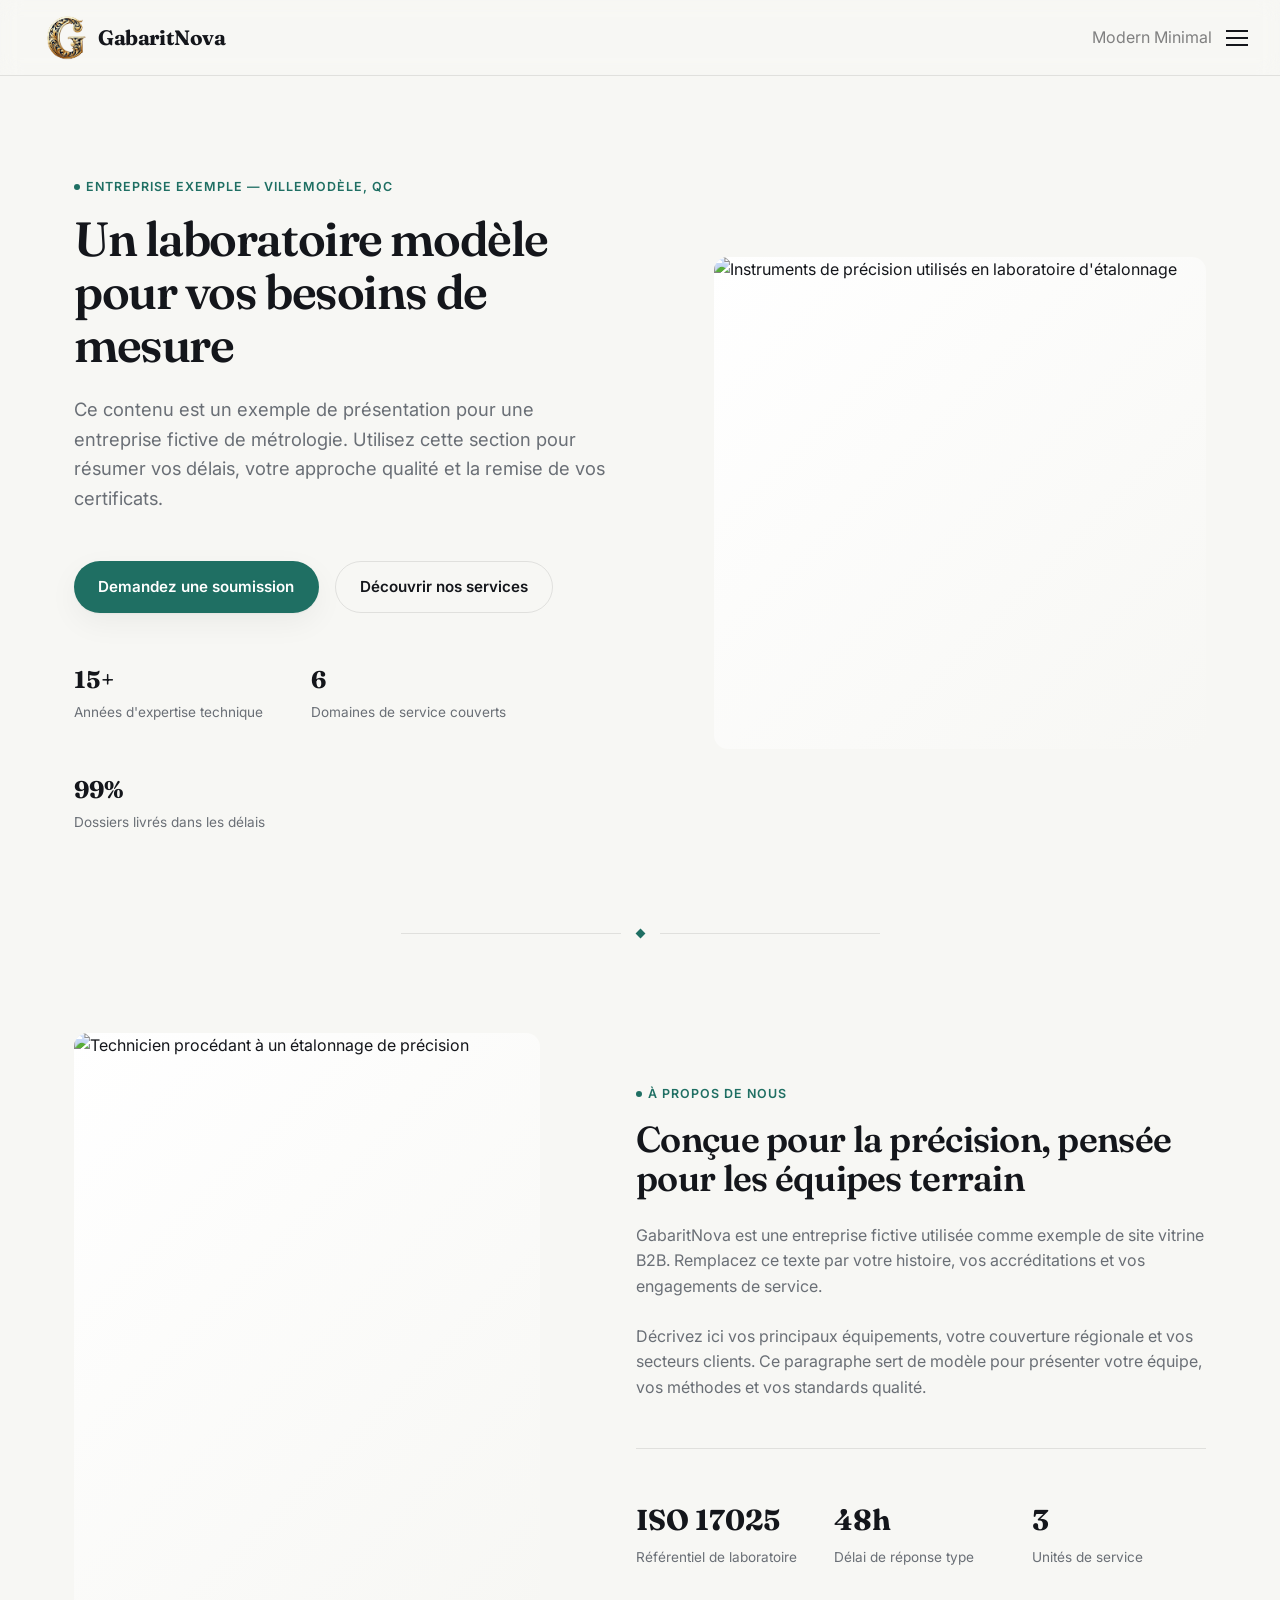
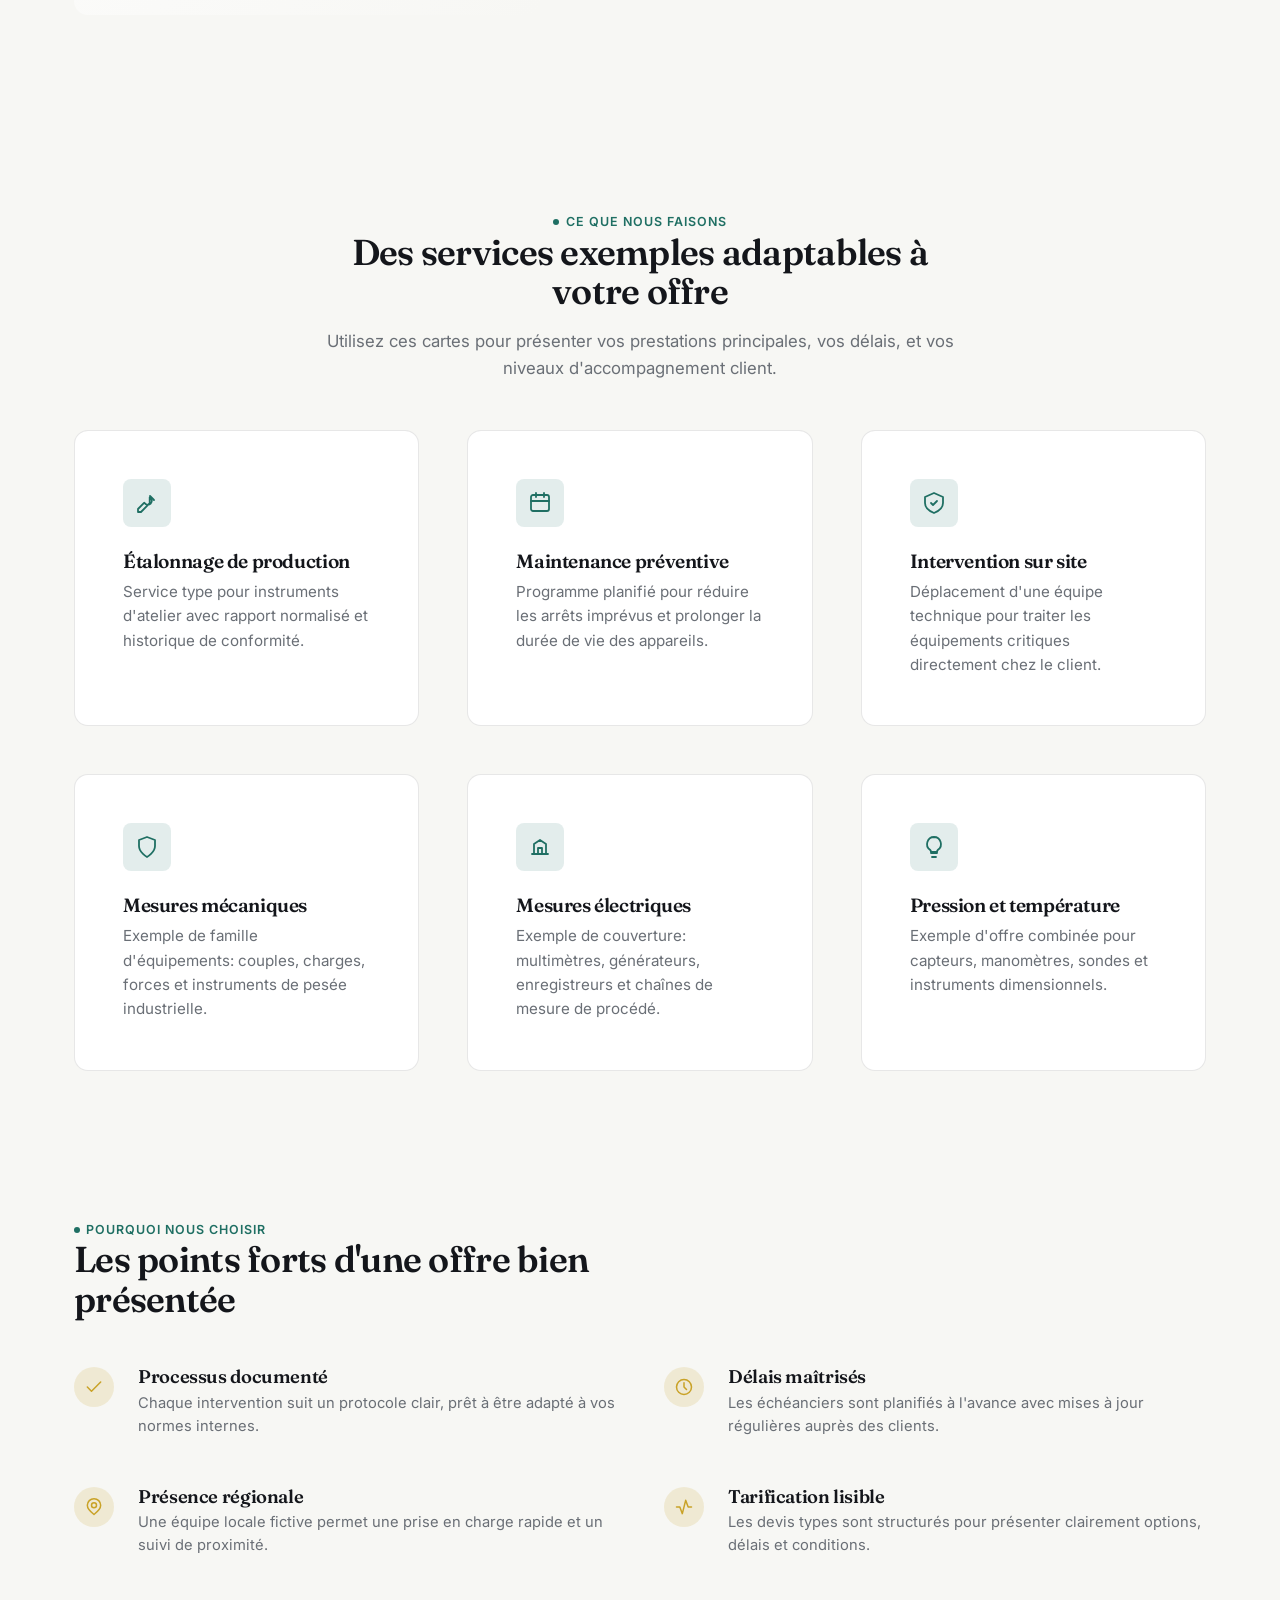
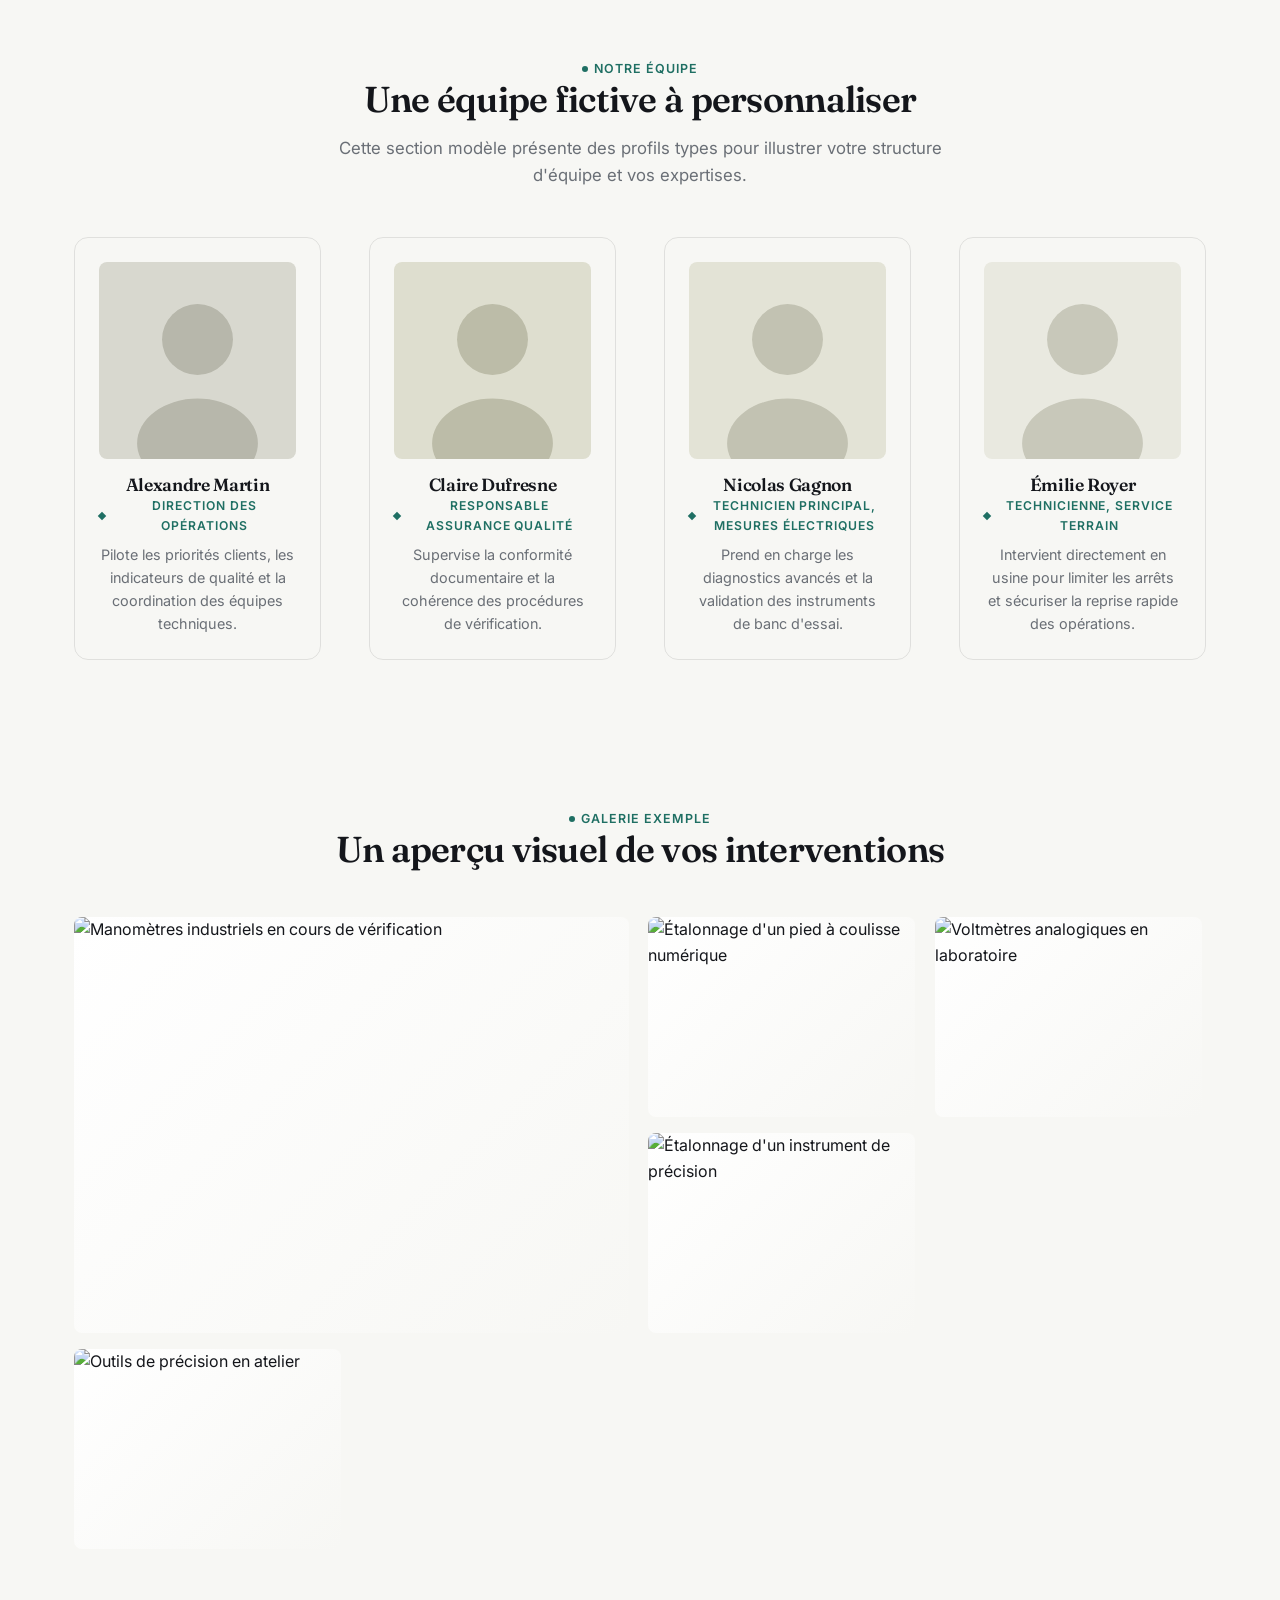
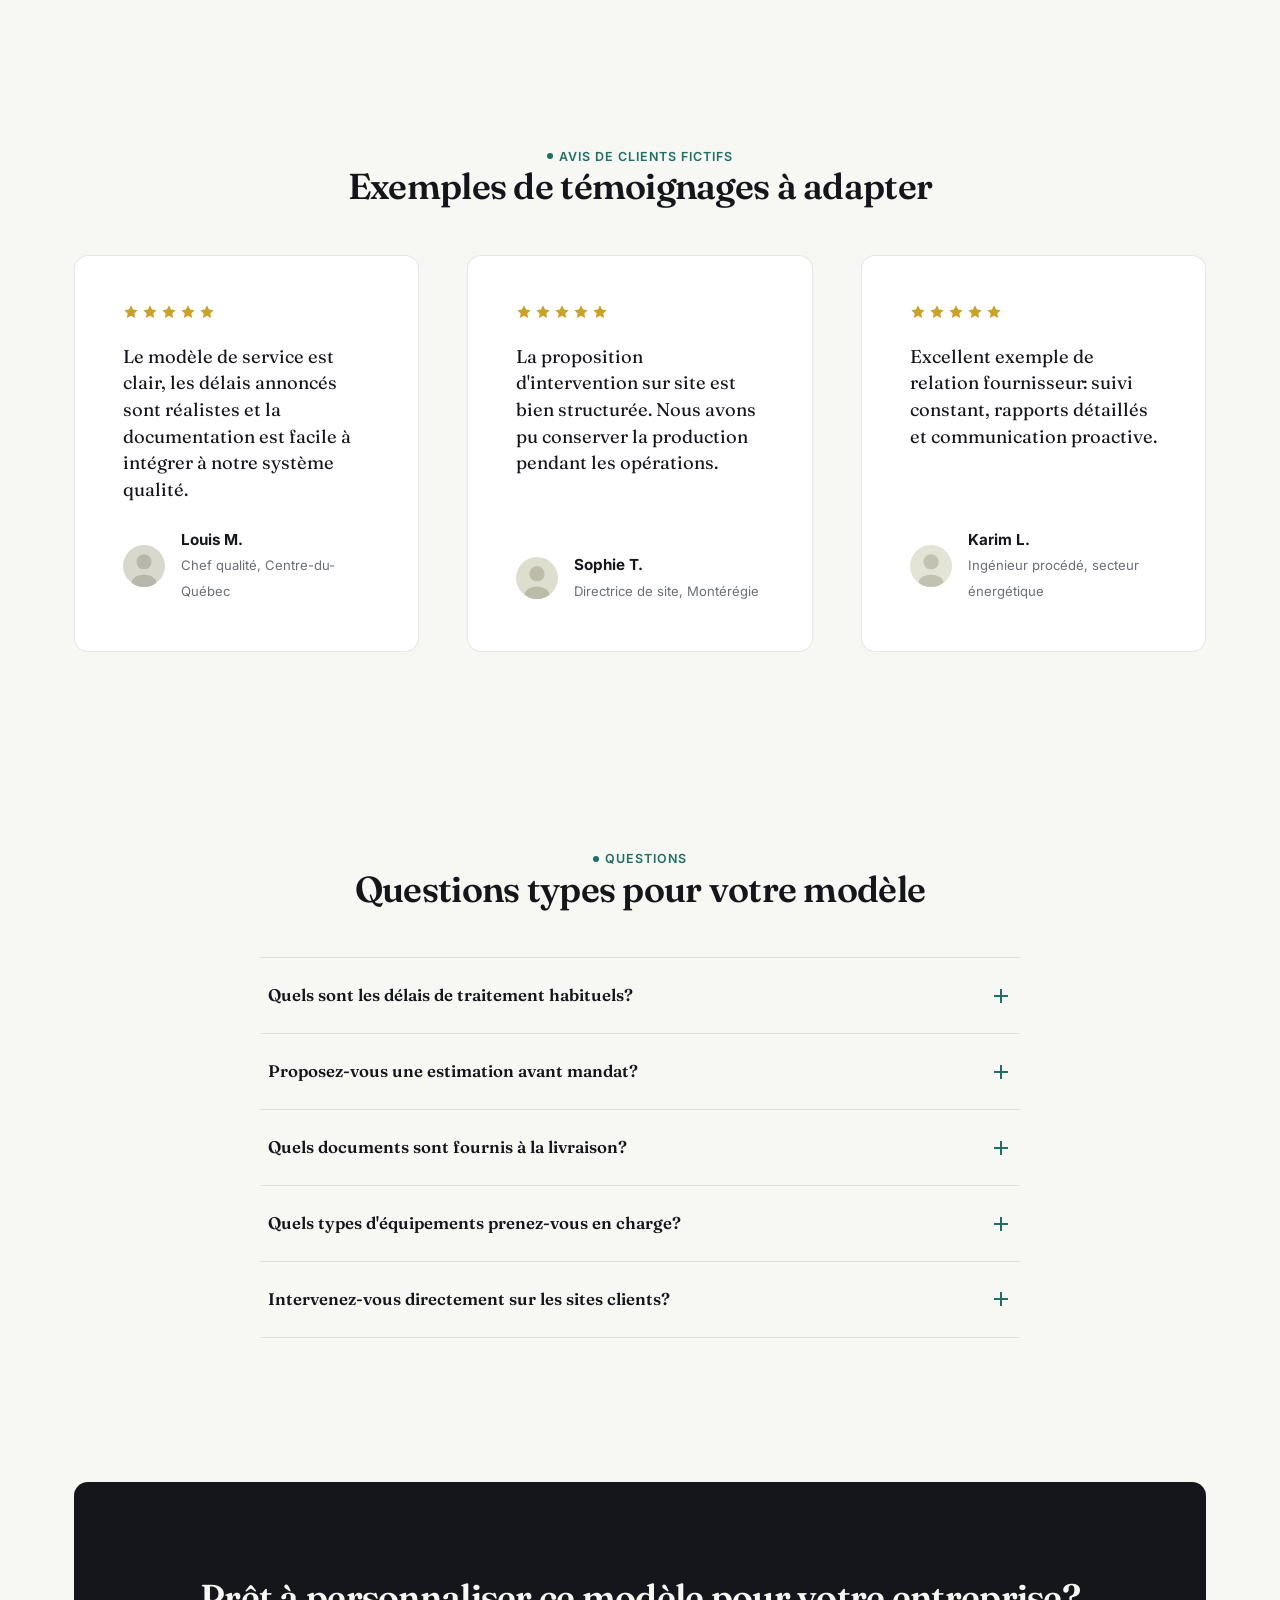
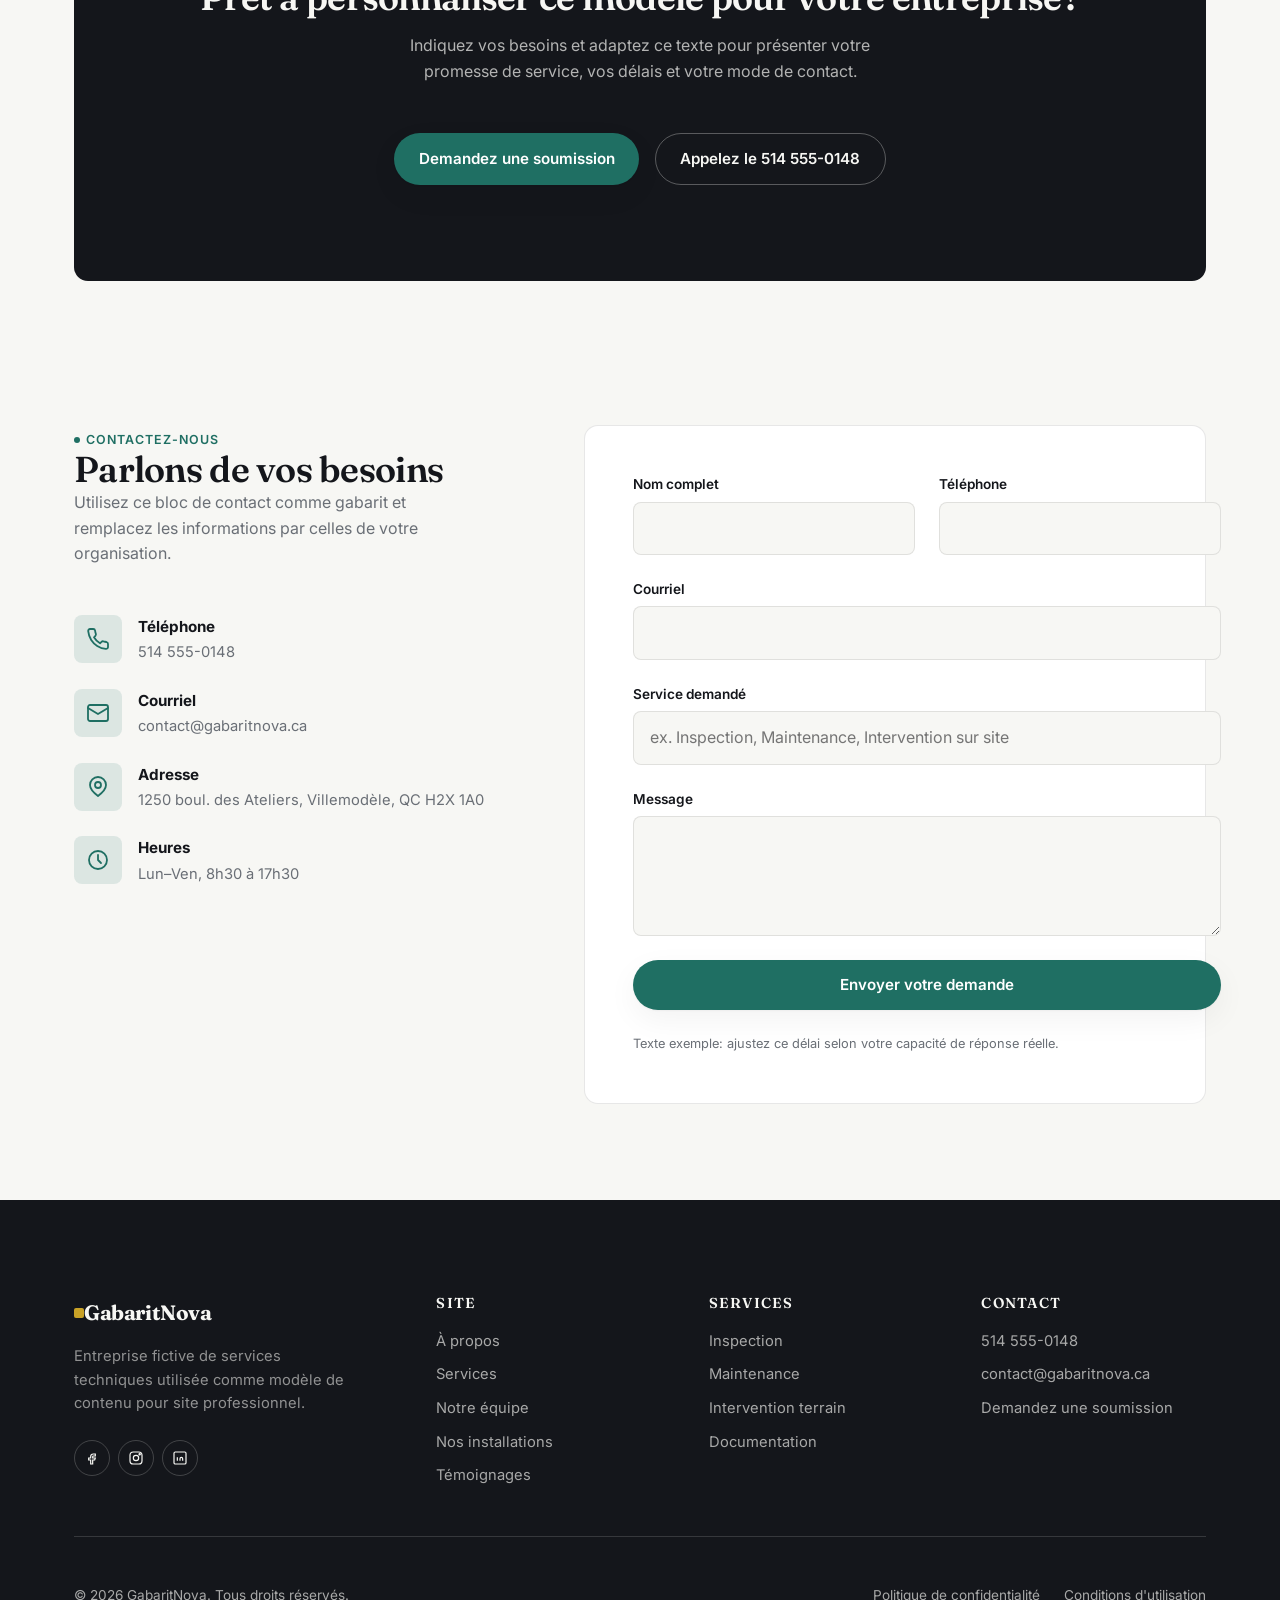
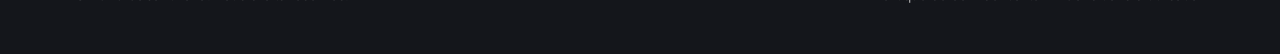
==== commit 8d6c29f0: "Fix some bugs, add 3 new themes" ====
--- a/index_old.html
+++ b/index_old.html
@@ -3,7 +3,7 @@
 <head>
   <meta charset="UTF-8" />
   <meta name="viewport" content="width=device-width, initial-scale=1.0" />
-  <title>QualitéSûr &mdash; Laboratoire d'&eacute;talonnage et de certification</title>
+  <title>GabaritNova &mdash; Laboratoire d'&eacute;talonnage industriel</title>
   <meta name="description" content="QualitéSûr est un laboratoire d'&eacute;talonnage offrant des services d'&eacute;talonnage et de certification en m&eacute;trologie pour instruments m&eacute;caniques, &eacute;lectriques, de pression et dimensionnels. Demandez une &eacute;valuation." />
 
   <link rel="stylesheet" href="css/base.css" />
@@ -43,8 +43,8 @@
   <header class="site-header">
     <nav class="nav" aria-label="Primary">
       <div class="nav-logo">
-        <img src="img/logo.png"/>
-        <a href="#home">QualitéSûr</a>
+        <img src="img/base.png"/>
+        <a href="#home">GabaritNova</a>
       </div>
       <ul class="nav-links" data-nav-links>
         <li><a href="#about">À propos</a></li>
@@ -54,11 +54,11 @@
         <li><a href="#testimonials">Témoignages</a></li>
         <li><a href="#faq">Questions</a></li>
         <li><a href="#contact">Contact</a></li>
-        <li class="nav-links-cta"><a href="#contact" class="btn btn-primary">Demandez une évaluation</a></li>
+        <li class="nav-links-cta"><a href="#contact" class="btn btn-primary">Demandez une soumission</a></li>
       </ul>
 
       <div class="nav-cta">
-        <a href="#contact" class="btn btn-primary">Demandez une évaluation</a>
+        <a href="#contact" class="btn btn-primary">Demandez une soumission</a>
         <button id="theme-button" style="color: grey; margin: -10px;" onclick="switchTheme();">Modern Minimal</button>
         <button class="nav-toggle" data-nav-toggle aria-label="Toggle menu" aria-expanded="false">
           <span></span><span></span><span></span>
@@ -72,28 +72,28 @@
     <section class="hero section" id="home">
       <div class="container">
         <div class="hero-content" data-reveal>
-          <span class="eyebrow">Laboratoire d'étalonnage &mdash; Sherbrooke, QC</span>
-          <h1>Votre laboratoire d'étalonnage de confiance</h1>
+          <span class="eyebrow">Entreprise exemple &mdash; Villemodèle, QC</span>
+          <h1>Un laboratoire modèle pour vos besoins de mesure</h1>
           <p>
-            Nous offrons un service rapide de vérification et de réparation, toutes marques confondues.
-            Vos instruments vous sont retournés avec un certificat d'étalonnage et une étiquette d'identification personnalisée.
+            Ce contenu est un exemple de présentation pour une entreprise fictive de métrologie.
+            Utilisez cette section pour résumer vos délais, votre approche qualité et la remise de vos certificats.
           </p>
           <div class="hero-actions">
-            <a href="#contact" class="btn btn-primary">Demandez une évaluation</a>
+            <a href="#contact" class="btn btn-primary">Demandez une soumission</a>
             <a href="#services" class="btn btn-secondary">Découvrir nos services</a>
           </div>
           <div class="hero-meta">
             <div>
-              <strong>30+</strong>
-              <span>Années d'expérience</span>
-            </div>
-            <div>
-              <strong>4</strong>
-              <span>Domaines de métrologie couverts</span>
-            </div>
-            <div>
-              <strong>100%</strong>
-              <span>Certificats traçables NIST/CNRC</span>
+              <strong>15+</strong>
+              <span>Années d'expertise technique</span>
+            </div>
+            <div>
+              <strong>6</strong>
+              <span>Domaines de service couverts</span>
+            </div>
+            <div>
+              <strong>99%</strong>
+              <span>Dossiers livrés dans les délais</span>
             </div>
           </div>
         </div>
@@ -127,30 +127,28 @@
 
         <div class="about-body" data-reveal>
           <span class="eyebrow">À propos de nous</span>
-          <h2>Fondée sur la précision, portée par la rigueur</h2>
+          <h2>Conçue pour la précision, pensée pour les équipes terrain</h2>
           <p>
-            QualitéSûr est un laboratoire d'étalonnage offrant des services d'étalonnage et de certification.
-            La gamme étendue de nos services en métrologie, l'excellence de notre expertise et l'intégrité
-            de notre personnel technique font de nous une entreprise de référence en notre domaine.
+            GabaritNova est une entreprise fictive utilisée comme exemple de site vitrine B2B.
+            Remplacez ce texte par votre histoire, vos accréditations et vos engagements de service.
           </p>
           <p>
-            Nous calibrons et réparons une grande gamme d'instruments d'essai et de mesure. Nos spécialistes
-            en instrumentation ont l'expérience nécessaire pour répondre à vos besoins dans de nombreux
-            domaines industriels et scientifiques.
+            Décrivez ici vos principaux équipements, votre couverture régionale et vos secteurs clients.
+            Ce paragraphe sert de modèle pour présenter votre équipe, vos méthodes et vos standards qualité.
           </p>
 
           <div class="about-stats">
             <div>
-              <strong>NIST/CNRC</strong>
-              <span>Certificats traçables</span>
-            </div>
-            <div>
-              <strong>24h</strong>
-              <span>Délai de réponse moyen</span>
-            </div>
-            <div>
-              <strong>4</strong>
-              <span>Domaines de métrologie couverts</span>
+              <strong>ISO 17025</strong>
+              <span>Référentiel de laboratoire</span>
+            </div>
+            <div>
+              <strong>48h</strong>
+              <span>Délai de réponse type</span>
+            </div>
+            <div>
+              <strong>3</strong>
+              <span>Unités de service</span>
             </div>
           </div>
         </div>
@@ -162,8 +160,8 @@
       <div class="container">
         <div class="section-head section-head--center" data-reveal>
           <span class="eyebrow">Ce que nous faisons</span>
-          <h2>Des services taillés pour vos besoins en métrologie</h2>
-          <p>De la première évaluation à la remise du certificat, chaque service est évalué, chiffré et livré avec le même souci du détail.</p>
+          <h2>Des services exemples adaptables à votre offre</h2>
+          <p>Utilisez ces cartes pour présenter vos prestations principales, vos délais, et vos niveaux d'accompagnement client.</p>
         </div>
 
         <div class="grid grid-3">
@@ -171,48 +169,48 @@
             <div class="card-icon" aria-hidden="true">
               <svg viewBox="0 0 24 24" fill="none" stroke="currentColor" stroke-width="1.8" stroke-linecap="round" stroke-linejoin="round"><path d="M14.7 6.3a4 4 0 1 1-5.4 5.4L3 18v3h3l6.3-6.3a4 4 0 0 1 2.4-2.4Z"/><path d="M15 5l4 4"/></svg>
             </div>
-            <h3>Étalonnage &amp; Certification</h3>
-            <p>Un service d'étalonnage accrédité pour un très grand nombre d'équipements, avec certificat traçable au NIST ou au CNRC.</p>
+            <h3>Étalonnage de production</h3>
+            <p>Service type pour instruments d'atelier avec rapport normalisé et historique de conformité.</p>
           </article>
 
           <article class="card" data-reveal>
             <div class="card-icon" aria-hidden="true">
               <svg viewBox="0 0 24 24" fill="none" stroke="currentColor" stroke-width="1.8" stroke-linecap="round" stroke-linejoin="round"><rect x="3" y="4" width="18" height="16" rx="2"/><path d="M8 2v4M16 2v4M3 10h18"/></svg>
             </div>
-            <h3>Réparation &amp; Maintenance</h3>
-            <p>Vérification et réparation rapides de toutes marques, pour garantir la fiabilité de vos instruments.</p>
+            <h3>Maintenance préventive</h3>
+            <p>Programme planifié pour réduire les arrêts imprévus et prolonger la durée de vie des appareils.</p>
           </article>
 
           <article class="card" data-reveal>
             <div class="card-icon" aria-hidden="true">
               <svg viewBox="0 0 24 24" fill="none" stroke="currentColor" stroke-width="1.8" stroke-linecap="round" stroke-linejoin="round"><path d="M12 2 3 6v6c0 5 4 8 9 10 5-2 9-5 9-10V6z"/><path d="m9 12 2 2 4-4"/></svg>
             </div>
-            <h3>Unité Mobile</h3>
-            <p>Un service d'étalonnage directement sur votre site, pour réduire les interruptions de production.</p>
+            <h3>Intervention sur site</h3>
+            <p>Déplacement d'une équipe technique pour traiter les équipements critiques directement chez le client.</p>
           </article>
 
           <article class="card" data-reveal>
             <div class="card-icon" aria-hidden="true">
               <svg viewBox="0 0 24 24" fill="none" stroke="currentColor" stroke-width="1.8" stroke-linecap="round" stroke-linejoin="round"><path d="M12 22s8-4.5 8-11V5l-8-3-8 3v6c0 6.5 8 11 8 11Z"/></svg>
             </div>
-            <h3>Instruments Mécaniques</h3>
-            <p>Duromètres, cellules de charge, balances, clés dynamométriques, dynamomètres et plus encore.</p>
+            <h3>Mesures mécaniques</h3>
+            <p>Exemple de famille d'équipements: couples, charges, forces et instruments de pesée industrielle.</p>
           </article>
 
           <article class="card" data-reveal>
             <div class="card-icon" aria-hidden="true">
               <svg viewBox="0 0 24 24" fill="none" stroke="currentColor" stroke-width="1.8" stroke-linecap="round" stroke-linejoin="round"><path d="M4 19h16M6 19V9l6-4 6 4v10"/><path d="M10 19v-6h4v6"/></svg>
             </div>
-            <h3>Instruments Électriques &amp; Électroniques</h3>
-            <p>Multimètres, oscilloscopes, mégohmètres, wattmètres, calibrateurs de procédés et plus encore.</p>
+            <h3>Mesures électriques</h3>
+            <p>Exemple de couverture: multimètres, générateurs, enregistreurs et chaînes de mesure de procédé.</p>
           </article>
 
           <article class="card" data-reveal>
             <div class="card-icon" aria-hidden="true">
               <svg viewBox="0 0 24 24" fill="none" stroke="currentColor" stroke-width="1.8" stroke-linecap="round" stroke-linejoin="round"><path d="M9 18h6M10 22h4"/><path d="M12 2a7 7 0 0 0-4 12.7c.6.5 1 1.2 1 2.3h6c0-1 .4-1.8 1-2.3A7 7 0 0 0 12 2Z"/></svg>
             </div>
-            <h3>Dimensionnel, Pression &amp; Température</h3>
-            <p>Pieds à coulisse, micromètres, manomètres, thermomètres et sondes de tous types.</p>
+            <h3>Pression et température</h3>
+            <p>Exemple d'offre combinée pour capteurs, manomètres, sondes et instruments dimensionnels.</p>
           </article>
         </div>
       </div>
@@ -223,7 +221,7 @@
       <div class="container">
         <div class="section-head" data-reveal>
           <span class="eyebrow">Pourquoi nous choisir</span>
-          <h2>Les détails qui font la différence</h2>
+          <h2>Les points forts d'une offre bien présentée</h2>
         </div>
 
         <div class="grid grid-2">
@@ -232,8 +230,8 @@
               <svg viewBox="0 0 24 24" fill="none" stroke="currentColor" stroke-width="1.8" stroke-linecap="round" stroke-linejoin="round"><path d="M20 6 9 17l-5-5"/></svg>
             </div>
             <div>
-              <h4>Accrédité et traçable</h4>
-              <p>Chaque certificat est traçable au NIST ou au CNRC, pour une conformité assurée.</p>
+              <h4>Processus documenté</h4>
+              <p>Chaque intervention suit un protocole clair, prêt à être adapté à vos normes internes.</p>
             </div>
           </div>
 
@@ -242,8 +240,8 @@
               <svg viewBox="0 0 24 24" fill="none" stroke="currentColor" stroke-width="1.8" stroke-linecap="round" stroke-linejoin="round"><circle cx="12" cy="12" r="9"/><path d="M12 7v5l3 3"/></svg>
             </div>
             <div>
-              <h4>Rapide et fiable</h4>
-              <p>Nous planifions de façon réaliste et communiquons immédiatement en cas de changement.</p>
+              <h4>Délais maîtrisés</h4>
+              <p>Les échéanciers sont planifiés à l'avance avec mises à jour régulières auprès des clients.</p>
             </div>
           </div>
 
@@ -252,8 +250,8 @@
               <svg viewBox="0 0 24 24" fill="none" stroke="currentColor" stroke-width="1.8" stroke-linecap="round" stroke-linejoin="round"><path d="M12 21c4-3 8-6.5 8-11a8 8 0 0 0-16 0c0 4.5 4 8 8 11Z"/><circle cx="12" cy="10" r="3"/></svg>
             </div>
             <div>
-              <h4>Équipe locale</h4>
-              <p>Basés à Sherbrooke, nous offrons des délais de réponse courts et une grande proximité.</p>
+              <h4>Présence régionale</h4>
+              <p>Une équipe locale fictive permet une prise en charge rapide et un suivi de proximité.</p>
             </div>
           </div>
 
@@ -262,8 +260,8 @@
               <svg viewBox="0 0 24 24" fill="none" stroke="currentColor" stroke-width="1.8" stroke-linecap="round" stroke-linejoin="round"><path d="M3 12h4l3 8 4-16 3 8h4"/></svg>
             </div>
             <div>
-              <h4>Soumissions transparentes</h4>
-              <p>Des évaluations écrites, sans frais cachés ajoutés après le début du mandat.</p>
+              <h4>Tarification lisible</h4>
+              <p>Les devis types sont structurés pour présenter clairement options, délais et conditions.</p>
             </div>
           </div>
         </div>
@@ -275,8 +273,8 @@
       <div class="container">
         <div class="section-head section-head--center" data-reveal>
           <span class="eyebrow">Notre équipe</span>
-          <h2>Les gens derrière chaque étalonnage</h2>
-          <p>Une équipe de techniciens qualifiés et passionnés, dédiée à la précision et à la fiabilité de chaque certificat que nous émettons.</p>
+          <h2>Une équipe fictive à personnaliser</h2>
+          <p>Cette section modèle présente des profils types pour illustrer votre structure d'équipe et vos expertises.</p>
         </div>
 
         <div class="grid grid-4">
@@ -289,9 +287,9 @@
               />
             </div>
             <div class="team-info">
-              <h3>Sylvain Roy</h3>
-              <span class="team-role">Directeur général</span>
-              <p>Plus de 20 ans d'expérience en métrologie industrielle et en gestion de laboratoire accrédité.</p>
+              <h3>Alexandre Martin</h3>
+              <span class="team-role">Direction des opérations</span>
+              <p>Pilote les priorités clients, les indicateurs de qualité et la coordination des équipes techniques.</p>
             </div>
           </article>
 
@@ -304,9 +302,9 @@
               />
             </div>
             <div class="team-info">
-              <h3>Chantal Bergeron</h3>
-              <span class="team-role">Responsable qualité</span>
-              <p>Veille à la conformité de chaque certificat et au respect rigoureux des normes NIST et CNRC.</p>
+              <h3>Claire Dufresne</h3>
+              <span class="team-role">Responsable assurance qualité</span>
+              <p>Supervise la conformité documentaire et la cohérence des procédures de vérification.</p>
             </div>
           </article>
 
@@ -319,9 +317,9 @@
               />
             </div>
             <div class="team-info">
-              <h3>Marc-Olivier Tremblay</h3>
-              <span class="team-role">Technicien senior, instruments électriques</span>
-              <p>Spécialiste des multimètres, oscilloscopes et calibrateurs de procédés depuis plus de 12 ans.</p>
+              <h3>Nicolas Gagnon</h3>
+              <span class="team-role">Technicien principal, mesures électriques</span>
+              <p>Prend en charge les diagnostics avancés et la validation des instruments de banc d'essai.</p>
             </div>
           </article>
 
@@ -334,9 +332,9 @@
               />
             </div>
             <div class="team-info">
-              <h3>Isabelle Fontaine</h3>
-              <span class="team-role">Technicienne, unité mobile</span>
-              <p>Assure les étalonnages sur site partout en Estrie, sans interrompre la production de nos clients.</p>
+              <h3>Émilie Royer</h3>
+              <span class="team-role">Technicienne, service terrain</span>
+              <p>Intervient directement en usine pour limiter les arrêts et sécuriser la reprise rapide des opérations.</p>
             </div>
           </article>
         </div>
@@ -347,8 +345,8 @@
     <section class="gallery section" id="gallery">
       <div class="container">
         <div class="section-head section-head--center" data-reveal>
-          <span class="eyebrow">Nos réalisations</span>
-          <h2>Un aperçu de notre travail</h2>
+          <span class="eyebrow">Galerie exemple</span>
+          <h2>Un aperçu visuel de vos interventions</h2>
         </div>
 
         <div class="gallery-grid" data-reveal>
@@ -375,8 +373,8 @@
     <section class="testimonials section" id="testimonials">
       <div class="container">
         <div class="section-head section-head--center" data-reveal>
-          <span class="eyebrow">Témoignages clients</span>
-          <h2>Ce que nos clients disent de nous</h2>
+          <span class="eyebrow">Avis de clients fictifs</span>
+          <h2>Exemples de témoignages à adapter</h2>
         </div>
 
         <div class="grid grid-3">
@@ -388,14 +386,14 @@
               <svg viewBox="0 0 24 24" fill="currentColor"><path d="M12 2l3.1 6.3 6.9 1-5 4.9 1.2 6.8L12 17.8 5.8 21l1.2-6.8-5-4.9 6.9-1z"/></svg>
               <svg viewBox="0 0 24 24" fill="currentColor"><path d="M12 2l3.1 6.3 6.9 1-5 4.9 1.2 6.8L12 17.8 5.8 21l1.2-6.8-5-4.9 6.9-1z"/></svg>
             </div>
-            <blockquote>Nos équipements sont toujours calibrés à temps, avec des certificats clairs et une traçabilité impeccable. Un vrai partenaire pour notre service qualité.</blockquote>
+            <blockquote>Le modèle de service est clair, les délais annoncés sont réalistes et la documentation est facile à intégrer à notre système qualité.</blockquote>
             <div class="testimonial-author">
               <div class="testimonial-avatar">
                 <img src="data:image/svg+xml,%3Csvg xmlns='http://www.w3.org/2000/svg' viewBox='0 0 100 100'%3E%3Crect width='100' height='100' fill='%23d8d8cf'/%3E%3Ccircle cx='50' cy='40' r='18' fill='%23b7b7ab'/%3E%3Cellipse cx='50' cy='92' rx='30' ry='22' fill='%23b7b7ab'/%3E%3C/svg%3E" alt="" loading="lazy" width="42" height="42" />
               </div>
               <div>
-                <strong>Jean-Pierre R.</strong>
-                <span>Responsable qualité, Sherbrooke</span>
+                <strong>Louis M.</strong>
+                <span>Chef qualité, Centre-du-Québec</span>
               </div>
             </div>
           </article>
@@ -408,14 +406,14 @@
               <svg viewBox="0 0 24 24" fill="currentColor"><path d="M12 2l3.1 6.3 6.9 1-5 4.9 1.2 6.8L12 17.8 5.8 21l1.2-6.8-5-4.9 6.9-1z"/></svg>
               <svg viewBox="0 0 24 24" fill="currentColor"><path d="M12 2l3.1 6.3 6.9 1-5 4.9 1.2 6.8L12 17.8 5.8 21l1.2-6.8-5-4.9 6.9-1z"/></svg>
             </div>
-            <blockquote>Le service mobile nous permet de faire étalonner nos instruments sans arrêter la production. Rapide et professionnel à chaque visite.</blockquote>
+            <blockquote>La proposition d'intervention sur site est bien structurée. Nous avons pu conserver la production pendant les opérations.</blockquote>
             <div class="testimonial-author">
               <div class="testimonial-avatar">
                 <img src="data:image/svg+xml,%3Csvg xmlns='http://www.w3.org/2000/svg' viewBox='0 0 100 100'%3E%3Crect width='100' height='100' fill='%23dedecf'/%3E%3Ccircle cx='50' cy='40' r='18' fill='%23bcbca8'/%3E%3Cellipse cx='50' cy='92' rx='30' ry='22' fill='%23bcbca8'/%3E%3C/svg%3E" alt="" loading="lazy" width="42" height="42" />
               </div>
               <div>
-                <strong>Nathalie B.</strong>
-                <span>Directrice d'usine, Estrie</span>
+                <strong>Sophie T.</strong>
+                <span>Directrice de site, Montérégie</span>
               </div>
             </div>
           </article>
@@ -428,14 +426,14 @@
               <svg viewBox="0 0 24 24" fill="currentColor"><path d="M12 2l3.1 6.3 6.9 1-5 4.9 1.2 6.8L12 17.8 5.8 21l1.2-6.8-5-4.9 6.9-1z"/></svg>
               <svg viewBox="0 0 24 24" fill="currentColor"><path d="M12 2l3.1 6.3 6.9 1-5 4.9 1.2 6.8L12 17.8 5.8 21l1.2-6.8-5-4.9 6.9-1z"/></svg>
             </div>
-            <blockquote>Nous faisons affaire avec QualitéSûr depuis des années pour tous nos instruments de mesure. Toujours fiables, toujours à l'heure.</blockquote>
+            <blockquote>Excellent exemple de relation fournisseur: suivi constant, rapports détaillés et communication proactive.</blockquote>
             <div class="testimonial-author">
               <div class="testimonial-avatar">
                 <img src="data:image/svg+xml,%3Csvg xmlns='http://www.w3.org/2000/svg' viewBox='0 0 100 100'%3E%3Crect width='100' height='100' fill='%23e3e3d6'/%3E%3Ccircle cx='50' cy='40' r='18' fill='%23c2c2b2'/%3E%3Cellipse cx='50' cy='92' rx='30' ry='22' fill='%23c2c2b2'/%3E%3C/svg%3E" alt="" loading="lazy" width="42" height="42" />
               </div>
               <div>
-                <strong>Marc D.</strong>
-                <span>Ingénieur, secteur minier</span>
+                <strong>Karim L.</strong>
+                <span>Ingénieur procédé, secteur énergétique</span>
               </div>
             </div>
           </article>
@@ -448,57 +446,57 @@
       <div class="container">
         <div class="section-head section-head--center" data-reveal>
           <span class="eyebrow">Questions</span>
-          <h2>Questions fréquentes</h2>
+          <h2>Questions types pour votre modèle</h2>
         </div>
 
         <div class="faq-list" data-reveal>
           <div class="faq-item">
             <button class="faq-question" aria-expanded="false">
-              Quel est le délai pour faire étalonner un instrument?
+              Quels sont les délais de traitement habituels?
               <span class="faq-icon" aria-hidden="true"></span>
             </button>
             <div class="faq-answer">
-              <p>La plupart des étalonnages sont complétés en une à deux semaines, et nous offrons un service prioritaire pour les besoins urgents.</p>
+              <p>Dans ce modèle, les interventions standards sont annoncées sous 5 à 10 jours ouvrables avec option prioritaire.</p>
             </div>
           </div>
 
           <div class="faq-item">
             <button class="faq-question" aria-expanded="false">
-              Offrez-vous des évaluations gratuites?
+              Proposez-vous une estimation avant mandat?
               <span class="faq-icon" aria-hidden="true"></span>
             </button>
             <div class="faq-answer">
-              <p>Oui. Chaque évaluation est gratuite et fournie par écrit avant que les travaux ne soient planifiés.</p>
+              <p>Oui, une estimation écrite est transmise avant démarrage afin de valider portée, coûts et échéancier.</p>
             </div>
           </div>
 
           <div class="faq-item">
             <button class="faq-question" aria-expanded="false">
-              Vos certificats sont-ils traçables?
+              Quels documents sont fournis à la livraison?
               <span class="faq-icon" aria-hidden="true"></span>
             </button>
             <div class="faq-answer">
-              <p>Tous nos certificats sont traçables au NIST ou au CNRC, et la documentation est disponible sur demande.</p>
+              <p>Un rapport de service, une feuille de conformité et les données de référence sont remis selon l'offre retenue.</p>
             </div>
           </div>
 
           <div class="faq-item">
             <button class="faq-question" aria-expanded="false">
-              Quels types d'instruments calibrez-vous?
+              Quels types d'équipements prenez-vous en charge?
               <span class="faq-icon" aria-hidden="true"></span>
             </button>
             <div class="faq-answer">
-              <p>Nous couvrons les instruments mécaniques, électriques, de pression, de température, d'humidité et dimensionnels. Contactez-nous pour toute demande spécifique.</p>
+              <p>Le modèle couvre des équipements mécaniques, électriques et procédés. Ajustez cette liste à votre réalité.</p>
             </div>
           </div>
 
           <div class="faq-item">
             <button class="faq-question" aria-expanded="false">
-              Offrez-vous un service mobile?
+              Intervenez-vous directement sur les sites clients?
               <span class="faq-icon" aria-hidden="true"></span>
             </button>
             <div class="faq-answer">
-              <p>Oui, notre unité mobile se déplace directement sur votre site pour réduire les interruptions de production.</p>
+              <p>Oui, une équipe terrain peut être planifiée pour limiter les interruptions et accélérer la remise en service.</p>
             </div>
           </div>
         </div>
@@ -509,11 +507,11 @@
     <section class="section section--tight">
       <div class="container">
         <div class="cta" data-reveal>
-          <h2>Prêt à faire étalonner vos instruments?</h2>
-          <p>Dites-nous ce dont vous avez besoin et nous vous répondrons avec une évaluation claire, sans engagement, dans un délai d'un jour ouvrable.</p>
+          <h2>Prêt à personnaliser ce modèle pour votre entreprise?</h2>
+          <p>Indiquez vos besoins et adaptez ce texte pour présenter votre promesse de service, vos délais et votre mode de contact.</p>
           <div class="cta-actions">
-            <a href="#contact" class="btn btn-primary">Demandez une évaluation</a>
-            <a href="tel:+18193462115" class="btn btn-secondary">Appelez le 819 346-2115</a>
+            <a href="#contact" class="btn btn-primary">Demandez une soumission</a>
+            <a href="tel:+18193462115" class="btn btn-secondary">Appelez le 514 555-0148</a>
           </div>
         </div>
       </div>
@@ -524,8 +522,8 @@
       <div class="container">
         <div class="contact-info" data-reveal>
           <span class="eyebrow">Contactez-nous</span>
-          <h2>Parlons de votre projet</h2>
-          <p>Contactez-nous directement ou remplissez le formulaire et nous vous répondrons dans un délai d'un jour ouvrable.</p>
+          <h2>Parlons de vos besoins</h2>
+          <p>Utilisez ce bloc de contact comme gabarit et remplacez les informations par celles de votre organisation.</p>
 
           <div class="contact-info-list">
             <div class="contact-info-item">
@@ -534,7 +532,7 @@
               </div>
               <div>
                 <strong>Téléphone</strong>
-                <a href="tel:+18193462115">819 346-2115</a>
+                <a href="tel:+18193462115">514 555-0148</a>
               </div>
             </div>
 
@@ -544,7 +542,7 @@
               </div>
               <div>
                 <strong>Courriel</strong>
-                <a href="mailto:info@qualitesur.com">info@qualitesur.com</a>
+                <a href="mailto:info@qualitesur.com">contact@gabaritnova.ca</a>
               </div>
             </div>
 
@@ -554,7 +552,7 @@
               </div>
               <div>
                 <strong>Adresse</strong>
-                <span>3339 Ch de Sainte-Catherine, Sherbrooke, QC J1N 3X9</span>
+                <span>1250 boul. des Ateliers, Villemodèle, QC H2X 1A0</span>
               </div>
             </div>
 
@@ -564,7 +562,7 @@
               </div>
               <div>
                 <strong>Heures</strong>
-                <span>Lun&ndash;Ven, 8h &agrave; 17h</span>
+                <span>Lun&ndash;Ven, 8h30 &agrave; 17h30</span>
               </div>
             </div>
           </div>
@@ -588,8 +586,8 @@
           </div>
 
           <div class="form-field">
-            <label for="service">Service requis</label>
-            <input type="text" id="service" name="service" placeholder="ex. Étalonnage, Réparation, Unité mobile" />
+              <label for="service">Service demandé</label>
+              <input type="text" id="service" name="service" placeholder="ex. Inspection, Maintenance, Intervention sur site" />
           </div>
 
           <div class="form-field">
@@ -597,8 +595,8 @@
             <textarea id="message" name="message" required></textarea>
           </div>
 
-          <button type="submit" class="btn btn-primary btn-block">Envoyer le message</button>
-          <p class="form-note">Nous répondons à chaque demande dans un délai d'un jour ouvrable.</p>
+          <button type="submit" class="btn btn-primary btn-block">Envoyer votre demande</button>
+          <p class="form-note">Texte exemple: ajustez ce délai selon votre capacité de réponse réelle.</p>
         </form>
       </div>
     </section>
@@ -609,8 +607,8 @@
     <div class="container">
       <div class="footer-top">
         <div class="footer-brand">
-          <a href="#home" class="nav-logo">QualitéSûr</a>
-          <p>Laboratoire d'étalonnage et de certification en métrologie, au service de l'industrie québécoise.</p>
+          <a href="#home" class="nav-logo">GabaritNova</a>
+          <p>Entreprise fictive de services techniques utilisée comme modèle de contenu pour site professionnel.</p>
           <div class="footer-social">
             <a href="#" aria-label="Facebook"><svg viewBox="0 0 24 24" fill="none" stroke="currentColor" stroke-width="1.8"><path d="M14 9h3V6h-3a4 4 0 0 0-4 4v2H7v3h3v6h3v-6h3l1-3h-4v-2a1 1 0 0 1 1-1Z"/></svg></a>
             <a href="#" aria-label="Instagram"><svg viewBox="0 0 24 24" fill="none" stroke="currentColor" stroke-width="1.8"><rect x="3" y="3" width="18" height="18" rx="5"/><circle cx="12" cy="12" r="4"/><circle cx="17.5" cy="6.5" r="1"/></svg></a>
@@ -632,25 +630,25 @@
         <nav class="footer-col" aria-label="Services">
           <h4>Services</h4>
           <ul>
-            <li><a href="#services">Étalonnage</a></li>
-            <li><a href="#services">Réparation</a></li>
-            <li><a href="#services">Unité mobile</a></li>
-            <li><a href="#services">Certification</a></li>
+            <li><a href="#services">Inspection</a></li>
+            <li><a href="#services">Maintenance</a></li>
+            <li><a href="#services">Intervention terrain</a></li>
+            <li><a href="#services">Documentation</a></li>
           </ul>
         </nav>
 
         <div class="footer-col">
           <h4>Contact</h4>
           <ul>
-            <li><a href="tel:+18193462115">819 346-2115</a></li>
-            <li><a href="mailto:info@qualitesur.com">info@qualitesur.com</a></li>
-            <li><a href="#contact">Demandez une évaluation</a></li>
+            <li><a href="tel:+18193462115">514 555-0148</a></li>
+            <li><a href="mailto:info@qualitesur.com">contact@gabaritnova.ca</a></li>
+            <li><a href="#contact">Demandez une soumission</a></li>
           </ul>
         </div>
       </div>
 
       <div class="footer-bottom">
-        <span>&copy; <span data-year>2026</span> QualitéSûr. Tous droits réservés.</span>
+        <span>&copy; <span data-year>2026</span> GabaritNova. Tous droits réservés.</span>
         <div class="footer-bottom-links">
           <a href="#">Politique de confidentialité</a>
           <a href="#">Conditions d'utilisation</a>
--- a/css/base.css
+++ b/css/base.css
@@ -67,6 +67,14 @@
 html {
   -webkit-text-size-adjust: 100%;
   scroll-behavior: smooth;
+  /* Belt-and-suspenders: some themes use position:fixed decorative shapes
+     (e.g. Glassmorphism's background blobs) sized in vw units. Per the CSS
+     Overflow spec, fixed-position boxes are measured against the *initial
+     containing block* and can enlarge its scrollable area even though
+     body has overflow-x:hidden — body's overflow does not clip position:fixed
+     descendants, since they aren't contained by body for positioning
+     purposes. Setting it here too closes that gap for every theme. */
+  overflow-x: hidden;
 }
 
 @media (prefers-reduced-motion: reduce) {
@@ -168,6 +176,11 @@
   letter-spacing: var(--letter-spacing-tight);
   line-height: 1.1;
   color: var(--text);
+  /* Some themes push headings to a very large scale; this guarantees a
+     long unbroken word can never be the thing that creates horizontal
+     scroll on a narrow phone. Normal word-spacing breaks are still
+     preferred — this only kicks in if a single word wouldn't fit. */
+  overflow-wrap: anywhere;
 }
 
 h1 {
--- a/css/components.css
+++ b/css/components.css
@@ -123,7 +123,7 @@
   white-space: nowrap;
 }
 
-.nav-links a::after {
+.nav-links a:not(.btn)::after {
   content: "";
   position: absolute;
   left: 0;
@@ -134,7 +134,7 @@
   transition: width var(--transition);
 }
 
-.nav-links a:hover::after {
+.nav-links a:not(.btn):hover::after {
   width: 100%;
 }
 
@@ -195,22 +195,23 @@
     transform: translateX(0);
   }
 
-  .nav-links a {
+  .nav-links a:not(.btn) {
     width: 100%;
     padding: 10px var(--container-padding);
     font-size: 1.1rem;
   }
 
-  .nav-links a::after {
+  .nav-links a:not(.btn)::after {
     bottom: 8px;
-  }
-
-  .nav-links .btn {
-    margin: var(--spacing-sm) var(--container-padding);
   }
 
   .nav-links-cta {
     display: block;
+    padding: var(--spacing-sm) var(--container-padding) 0;
+  }
+
+  .nav-links-cta .btn {
+    width: 100%;
   }
 
   /* The header row on mobile only has room for the theme toggle and the
@@ -245,6 +246,10 @@
   align-items: center;
 }
 
+.hero-content {
+  min-width: 0;
+}
+
 .hero-content .eyebrow {
   margin-bottom: var(--spacing-sm);
 }
@@ -268,6 +273,8 @@
 
 .hero-meta {
   display: flex;
+  flex-wrap: wrap;
+  row-gap: var(--spacing-sm);
   gap: var(--spacing-lg);
 }
 
@@ -295,8 +302,10 @@
   .hero .container {
     grid-template-columns: 1fr;
   }
-  .hero-media {
-    order: -1;
+  /* Text reads first on mobile — a phone visitor should land on the
+     headline and CTA, not a single photo above an empty-looking fold. */
+  .hero-meta {
+    gap: var(--spacing-md);
   }
 }
 
@@ -308,6 +317,10 @@
   grid-template-columns: 0.9fr 1.1fr;
   gap: var(--spacing-xl);
   align-items: center;
+}
+
+.about-body {
+  min-width: 0;
 }
 
 .about-media .img-frame {
@@ -446,6 +459,7 @@
   flex-direction: column;
   gap: var(--spacing-sm);
   text-align: center;
+  min-width: 0;
 }
 
 .team-photo {
@@ -707,6 +721,11 @@
   gap: var(--spacing-xl);
 }
 
+.contact-info,
+.contact-form {
+  min-width: 0;
+}
+
 .contact-info-list {
   display: flex;
   flex-direction: column;
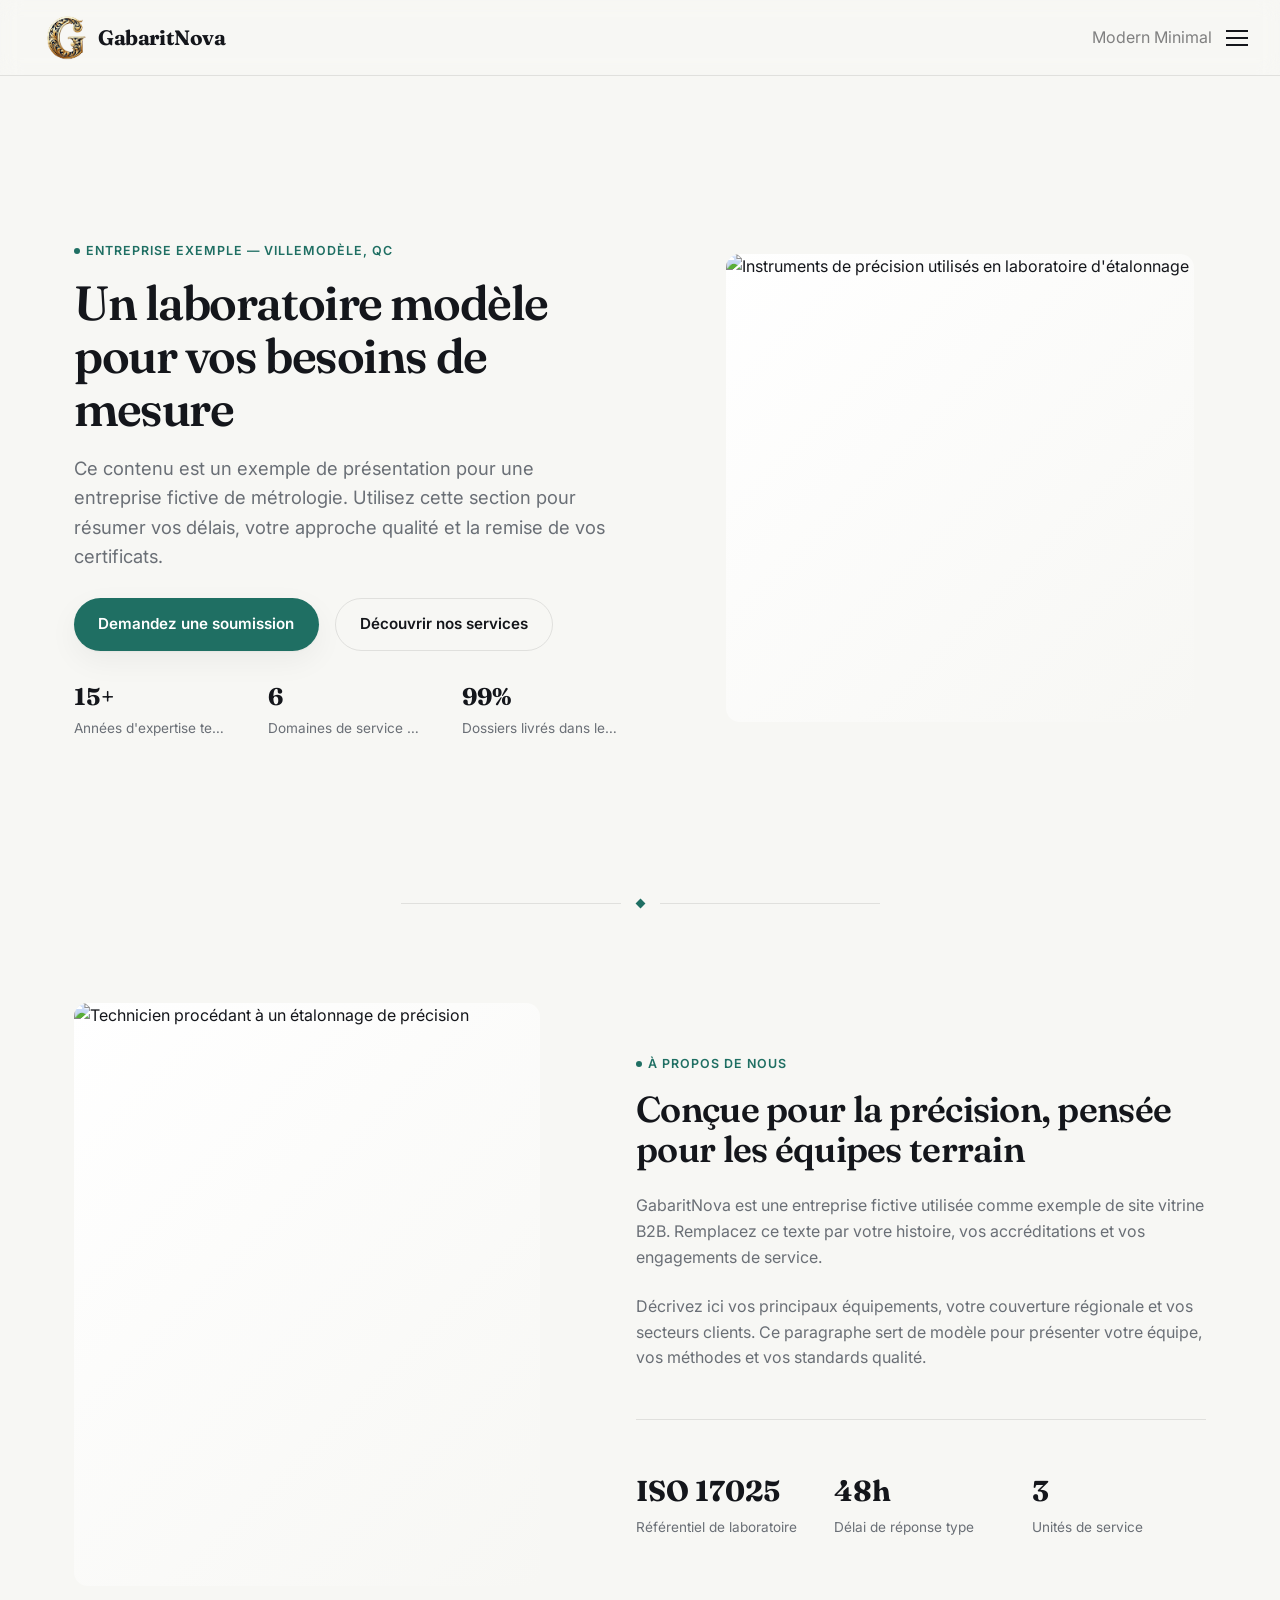
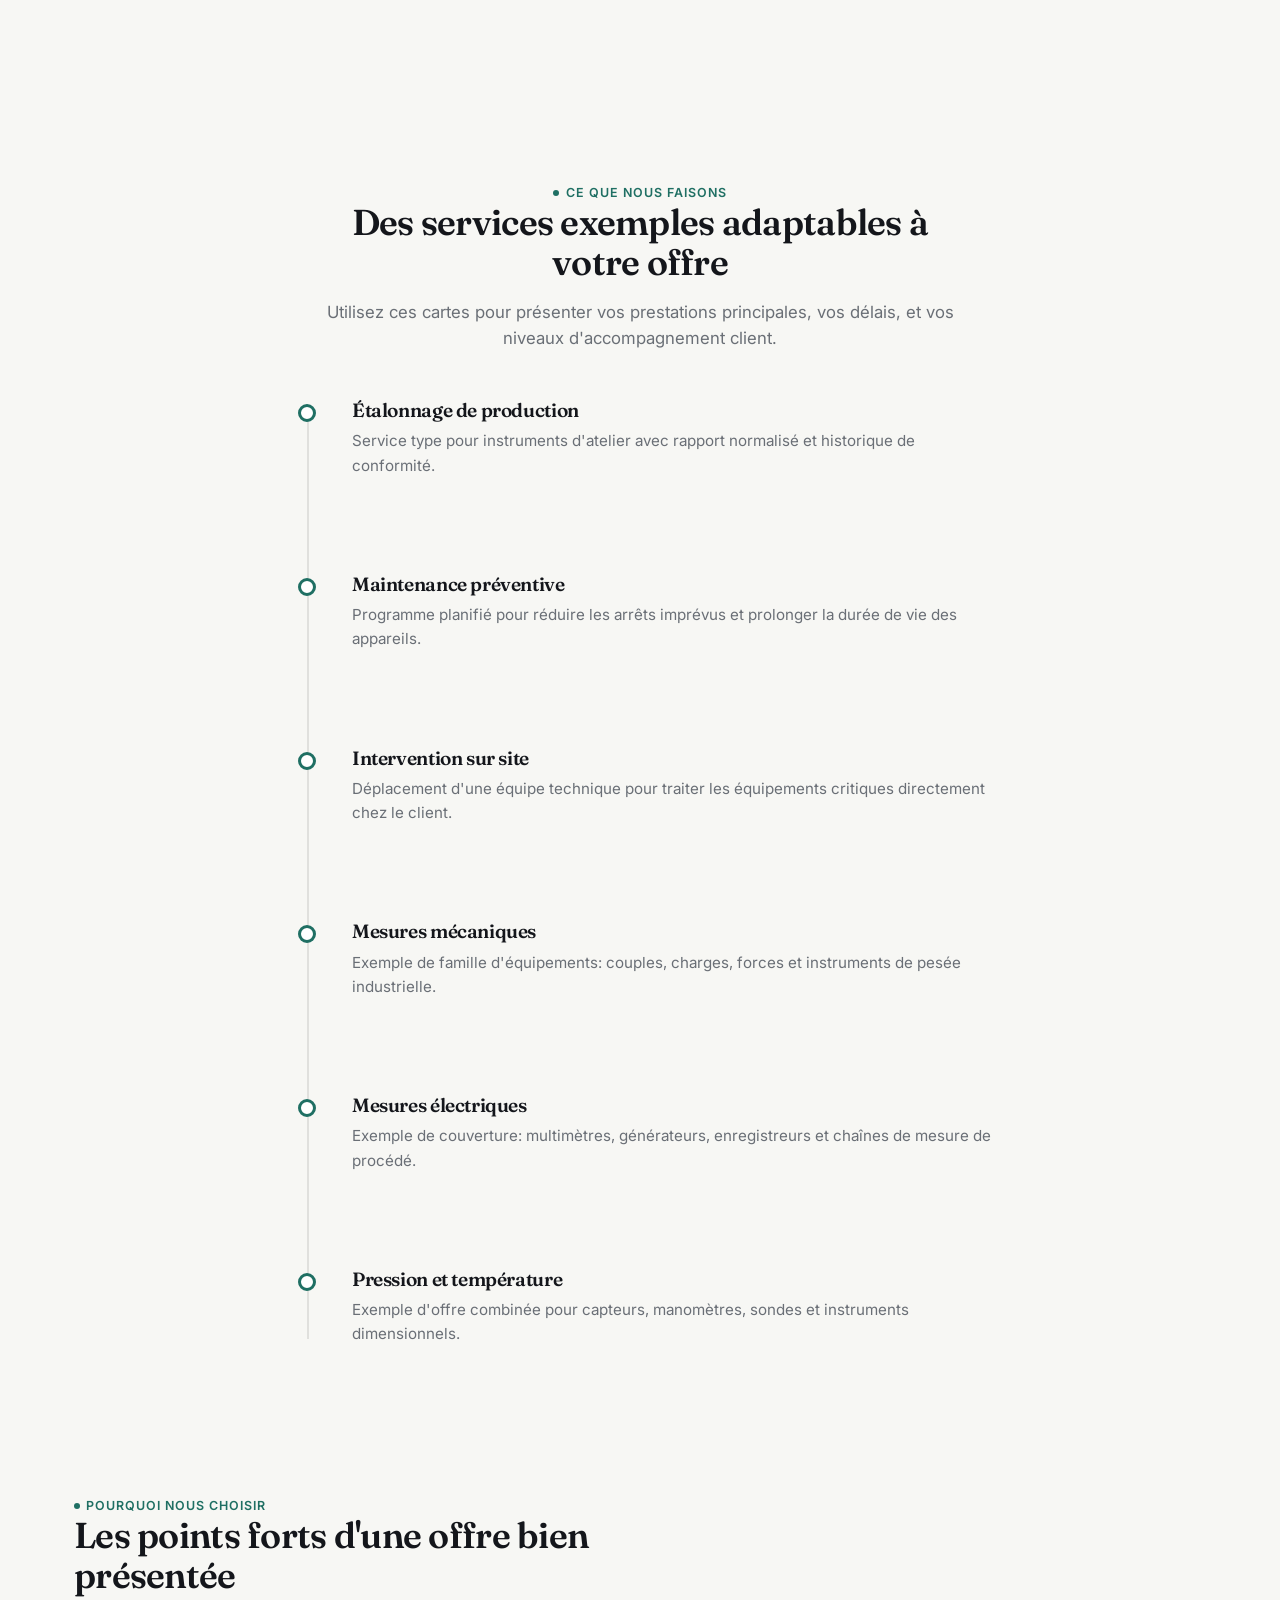
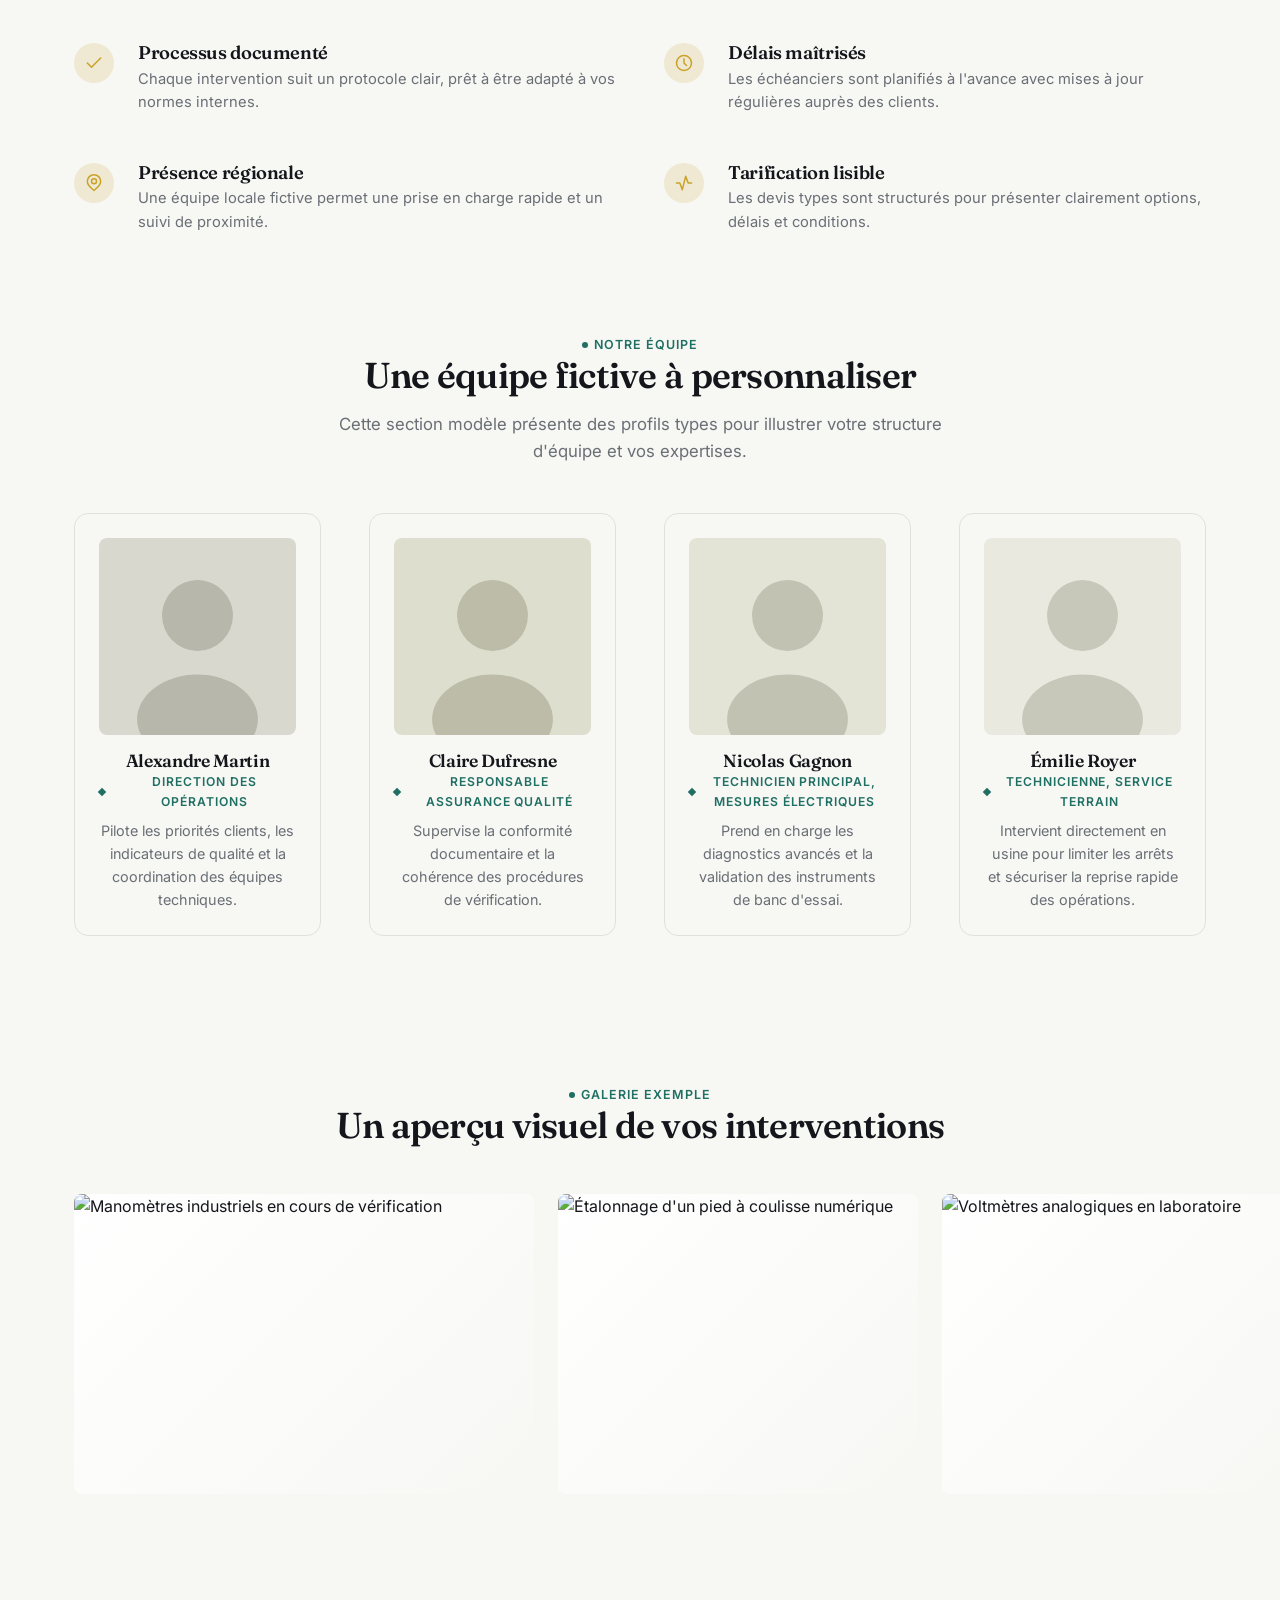
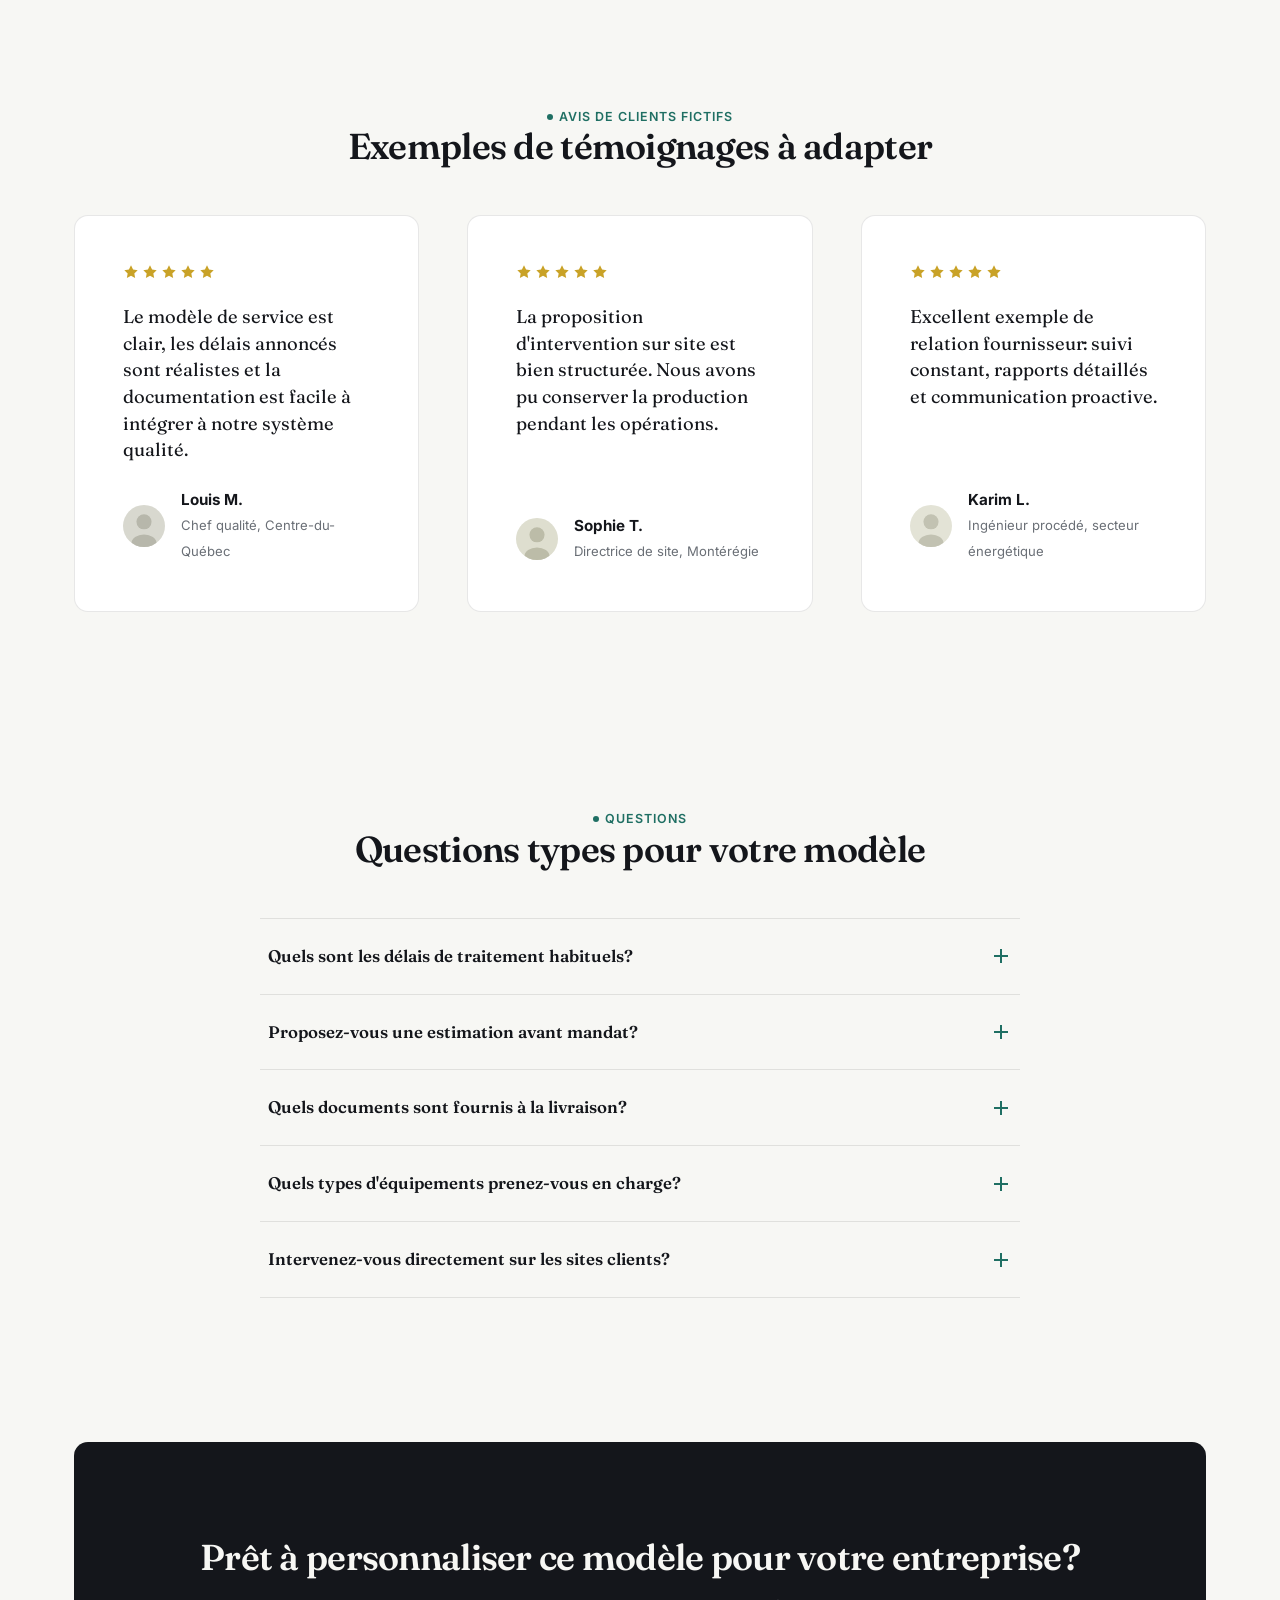
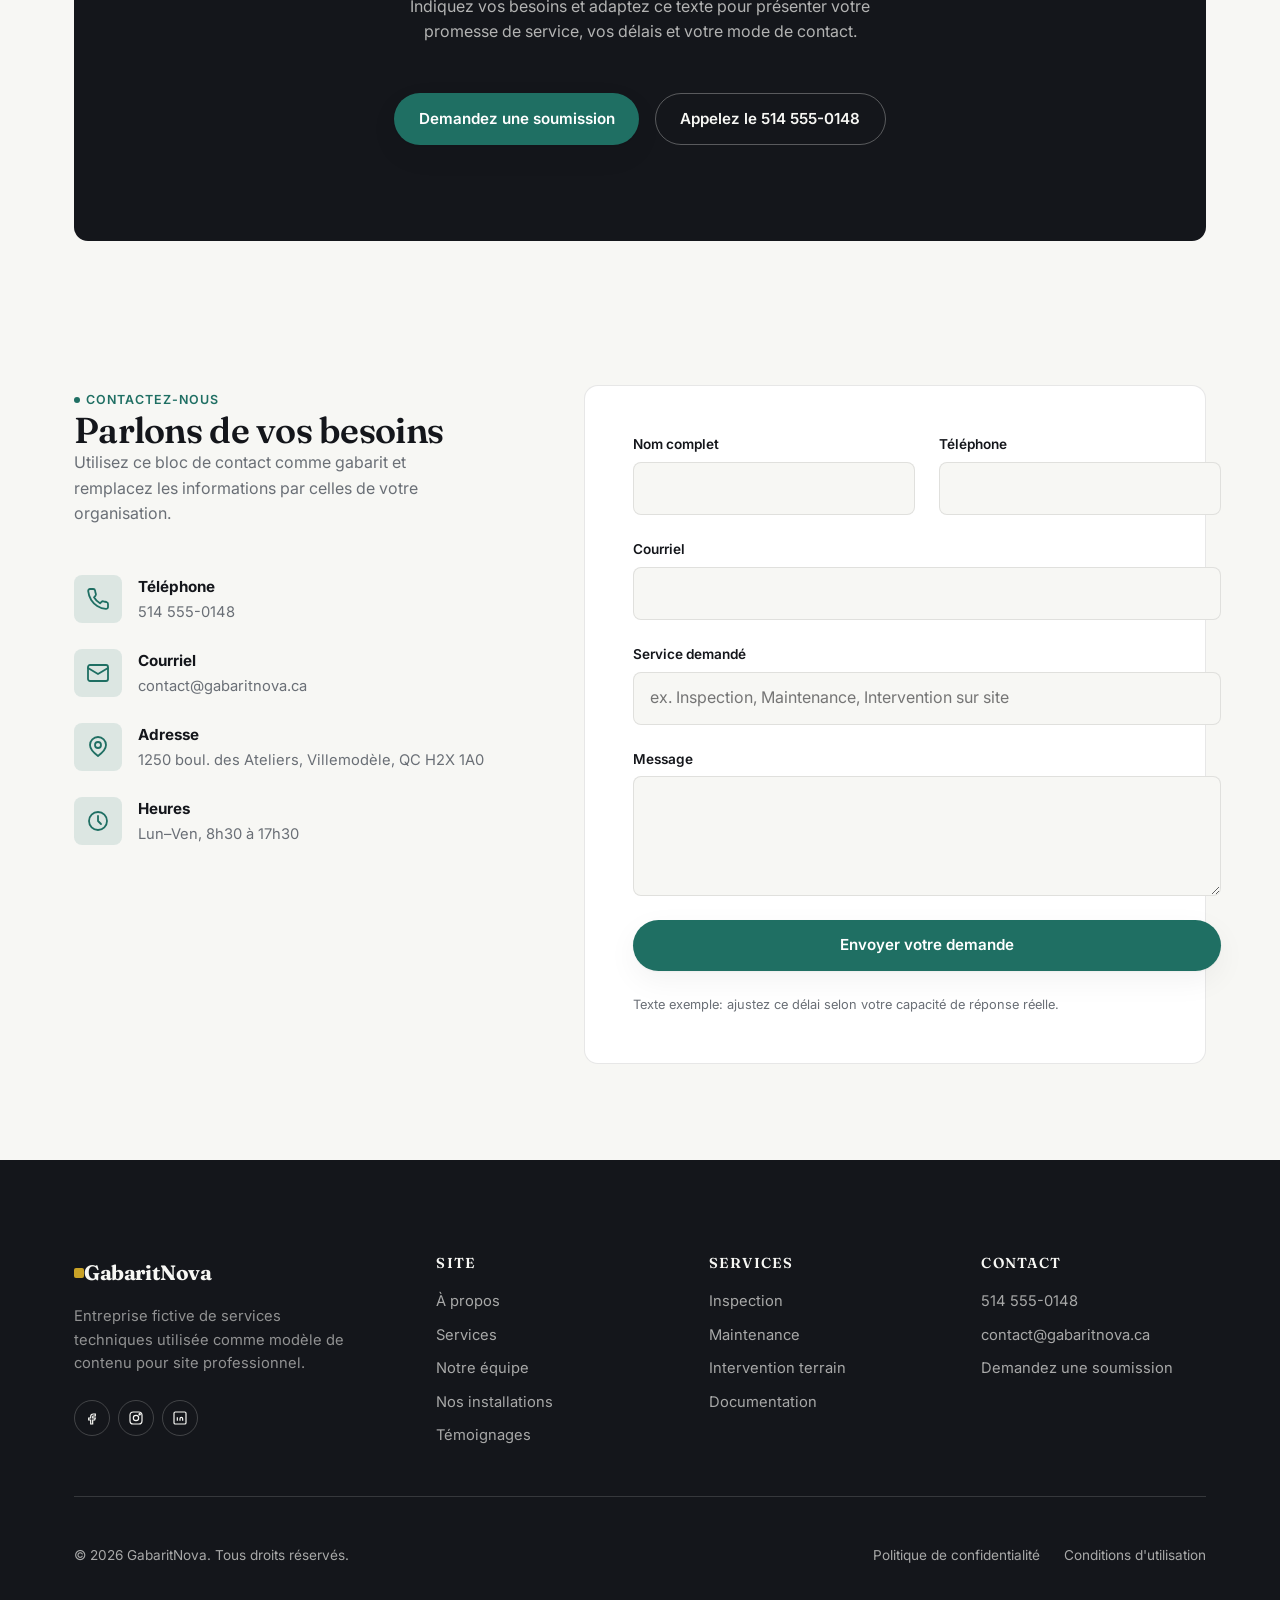
==== commit 953cdcd9: "Sporty theme, sticky navbar, fixes" ====
--- a/index_old.html
+++ b/index_old.html
@@ -20,7 +20,13 @@
       { slug: "industrial-trades", label: "Industrial Trades" },
       { slug: "scrapbook", label: "Scrapbook" },
       { slug: "glassmorphism", label: "Glassmorphism" },
-      { slug: "swiss-design", label: "Swiss Design" }
+      { slug: "swiss-design", label: "Swiss Design" },
+      { slug: "luxury-typography", label: "Luxury Typography" },
+      { slug: "conceptual-sketch", label: "Conceptual Sketch" },
+      { slug: "bento-grid", label: "Bento Grid" },
+      { slug: "doodle", label: "Doodle" },
+      { slug: "neobrutalism", label: "Neobrutalism" },
+      { slug: "retro", label: "Retro" }
     ]
 
     function switchTheme(){
--- a/css/base.css
+++ b/css/base.css
@@ -47,6 +47,13 @@
   --transition: 200ms cubic-bezier(0.4, 0, 0.2, 1);
   --transition-slow: 500ms cubic-bezier(0.16, 1, 0.3, 1);
 
+  /* The hero headline's max size on a generously tall/wide screen. Themes
+     override this single number instead of writing their own font-size —
+     the actual responsive formula lives once, in the h1 rule below, and
+     shrinks this value on short/narrow viewports so the hero always has
+     a real shot at fitting in one screen. */
+  --hero-heading-max: 3.4rem;
+
   /* Layout */
   --container-max: 1180px;
   --container-padding: var(--spacing-md);
@@ -98,6 +105,7 @@
   line-height: 1.6;
   color: var(--text);
   background: var(--background);
+  padding-top: var(--header-height);
   overflow-x: hidden;
 }
 
@@ -184,7 +192,11 @@
 }
 
 h1 {
-  font-size: calc(3rem * var(--heading-scale));
+  /* Scales with both viewport width and height, so a short laptop window
+     shrinks the headline instead of the hero simply growing taller than
+     the screen. Caps at each theme's own --hero-heading-max on generous
+     screens, so nothing loses its intended punch on a normal desktop. */
+  font-size: clamp(2rem, 2.3vw + 4vh, var(--hero-heading-max, calc(3.4rem * var(--heading-scale))));
 }
 
 h2 {
@@ -326,7 +338,8 @@
   aspect-ratio: var(--ratio, 4 / 3);
 }
 
-.img-frame img {
+.img-frame img,
+.img-frame video {
   width: 100%;
   height: 100%;
   object-fit: cover;
--- a/css/components.css
+++ b/css/components.css
@@ -51,14 +51,31 @@
    NAVIGATION
    -------------------------------------------------------------------------- */
 .site-header {
-  position: sticky;
+  position: fixed;
   top: 0;
+  left: 0;
+  right: 0;
   z-index: 100;
   height: var(--header-height);
   display: flex;
   align-items: center;
   background: color-mix(in srgb, var(--background) 88%, transparent);
   border-bottom: 1px solid var(--border);
+  transform: translateY(0);
+  transition: transform 320ms cubic-bezier(0.4, 0, 0.2, 1);
+}
+
+/* Semi-sticky behavior (JS-driven): slides fully out of view while
+   scrolling down, and the .is-hidden class is removed — sliding it back
+   in — the instant the user scrolls up, regardless of scroll position. */
+.site-header.is-hidden {
+  transform: translateY(-100%);
+}
+
+@media (prefers-reduced-motion: reduce) {
+  .site-header {
+    transition: none;
+  }
 }
 
 /* backdrop-filter lives on a pseudo-element, not .site-header itself,
@@ -236,10 +253,15 @@
    HERO
    -------------------------------------------------------------------------- */
 .hero {
-  padding-block: var(--spacing-xl);
+  display: flex;
+  align-items: center;
+  min-height: calc(100vh - var(--header-height));
+  min-height: calc(100svh - var(--header-height));
+  padding-block: clamp(1.5rem, 5vh, var(--spacing-xl));
 }
 
 .hero .container {
+  width: 100%;
   display: grid;
   grid-template-columns: 1.05fr 0.95fr;
   gap: var(--spacing-xl);
@@ -255,47 +277,89 @@
 }
 
 .hero-content h1 {
-  margin-bottom: var(--spacing-md);
+  margin-bottom: clamp(0.75rem, 2vh, var(--spacing-md));
 }
 
 .hero-content p {
   font-size: 1.15rem;
   max-width: 46ch;
-  margin-bottom: var(--spacing-lg);
+  margin-bottom: clamp(1rem, 3vh, var(--spacing-lg));
 }
 
 .hero-actions {
   display: flex;
   gap: var(--spacing-sm);
   flex-wrap: wrap;
-  margin-bottom: var(--spacing-lg);
+  margin-bottom: clamp(1rem, 3vh, var(--spacing-lg));
 }
 
 .hero-meta {
   display: flex;
-  flex-wrap: wrap;
-  row-gap: var(--spacing-sm);
-  gap: var(--spacing-lg);
+  flex-wrap: nowrap;
+  gap: clamp(0.5rem, 3vw, var(--spacing-lg));
+  width: 100%;
 }
 
 .hero-meta div {
   display: flex;
   flex-direction: column;
   gap: 2px;
+  flex: 1 1 0;
+  min-width: 0;
 }
 
 .hero-meta strong {
   font-family: var(--heading-font);
-  font-size: 1.5rem;
+  font-size: clamp(1rem, 2.4vw, 1.5rem);
+  white-space: nowrap;
 }
 
 .hero-meta span {
-  font-size: 0.85rem;
+  font-size: clamp(0.66rem, 1.4vw, 0.85rem);
   color: var(--muted);
+  white-space: nowrap;
+  overflow: hidden;
+  text-overflow: ellipsis;
 }
 
 .hero-media .img-frame {
   --ratio: 1 / 1;
+  height: min(52vh, 480px);
+  width: auto;
+  max-width: 100%;
+  margin-inline: auto;
+}
+
+@media (max-width: 900px) {
+  .hero-media .img-frame {
+    height: min(38vh, 360px);
+  }
+}
+
+/* Belt-and-suspenders: vw+vh clamps handle most cases, but a laptop with
+   a lot of browser chrome (bookmarks bar, extensions) can still end up
+   with a short *usable* viewport even at a normal width. This targets
+   viewport HEIGHT directly and sheds the least essential hero content
+   (the stat row) so the headline + CTA — the actually important part —
+   always has room. */
+@media (max-height: 720px) {
+  .hero {
+    padding-block: clamp(0.75rem, 3vh, 1.5rem) !important;
+  }
+  .hero-content h1 {
+    margin-bottom: 0.5rem !important;
+  }
+  .hero-content p {
+    margin-bottom: 0.75rem !important;
+    padding-top: 0 !important;
+  }
+  .hero-actions {
+    margin-bottom: 0.5rem !important;
+    margin-top: 0 !important;
+  }
+  .hero-meta {
+    display: none !important;
+  }
 }
 
 @media (max-width: 900px) {
--- a/css/modern-minimal.css
+++ b/css/modern-minimal.css
@@ -76,11 +76,13 @@
    carries the shape, shadow only appears on hover as a lift. */
 .card {
   box-shadow: none;
+  padding: 0px;
 }
 
 /* Hero heading gets slightly tighter tracking at large sizes for the
    editorial-serif feel referenced from Stripe/Linear-style headers. */
 .hero-content h1 {
+  --hero-heading-max: 3rem;
   letter-spacing: -0.03em;
 }
 
@@ -145,3 +147,122 @@
   transform: translateY(-50%) rotate(45deg);
   background: var(--secondary);
 }
+
+/* --------------------------------------------------------------------------
+   SERVICES — a vertical timeline instead of a card grid: a quiet rule
+   running down the left with a small ringed dot marking each item,
+   echoing the diamond/dot motif used in the eyebrow and section divider.
+   -------------------------------------------------------------------------- */
+.services .grid-3 {
+  grid-template-columns: 1fr;
+  max-width: 720px;
+  margin-inline: auto;
+  position: relative;
+  gap: var(--spacing-xl);
+}
+
+.services .grid-3::before {
+  content: "";
+  position: absolute;
+  left: 27px;
+  top: 8px;
+  bottom: 8px;
+  width: 2px;
+  background: var(--border);
+}
+
+.services .card {
+  position: relative;
+  padding-left: 72px;
+  background: transparent;
+  border: none;
+  box-shadow: none;
+  transition: transform var(--transition);
+}
+
+.services .card:hover {
+  transform: translateX(4px);
+}
+
+.services .card::before {
+  content: "";
+  position: absolute;
+  left: 18px;
+  top: 4px;
+  width: 18px;
+  height: 18px;
+  border-radius: 50%;
+  background: var(--surface);
+  border: 3px solid var(--secondary);
+  z-index: 1;
+  transition: background var(--transition), border-color var(--transition);
+}
+
+.services .card:hover::before {
+  background: var(--secondary);
+}
+
+.services .card-icon {
+  display: none;
+}
+
+.services .card h3 {
+  font-family: var(--heading-font);
+}
+
+@media (max-width: 560px) {
+  .services .grid-3::before {
+    left: 15px;
+  }
+  .services .card {
+    padding-left: 44px;
+  }
+  .services .card::before {
+    left: 6px;
+    width: 14px;
+    height: 14px;
+  }
+}
+
+/* --------------------------------------------------------------------------
+   GALLERY — a horizontal scroll-snap filmstrip instead of the fixed
+   mosaic grid used elsewhere. Native scroll-snap, so it works by mouse
+   drag, trackpad, or touch swipe with no JavaScript.
+   -------------------------------------------------------------------------- */
+.gallery-grid {
+  display: flex;
+  grid-template-columns: none;
+  gap: var(--spacing-md);
+  padding-bottom: var(--spacing-sm);
+  animation: minimal-drift 28s ease-in-out infinite alternate;
+}
+
+.gallery-grid:hover,
+.gallery-grid:focus-within {
+  animation-play-state: paused;
+}
+
+@keyframes minimal-drift {
+  from { transform: translateX(0); }
+  to { transform: translateX(-46%); }
+}
+
+@media (prefers-reduced-motion: reduce) {
+  .gallery-grid {
+    animation: none;
+    overflow-x: auto;
+  }
+}
+
+.gallery-grid .img-frame {
+  flex: 0 0 auto;
+  width: min(62vw, 360px);
+  height: 300px;
+  aspect-ratio: unset;
+}
+
+.gallery-grid .img-frame.gallery-item--wide,
+.gallery-grid .img-frame.gallery-item--tall {
+  width: min(78vw, 460px);
+  height: 300px;
+}
